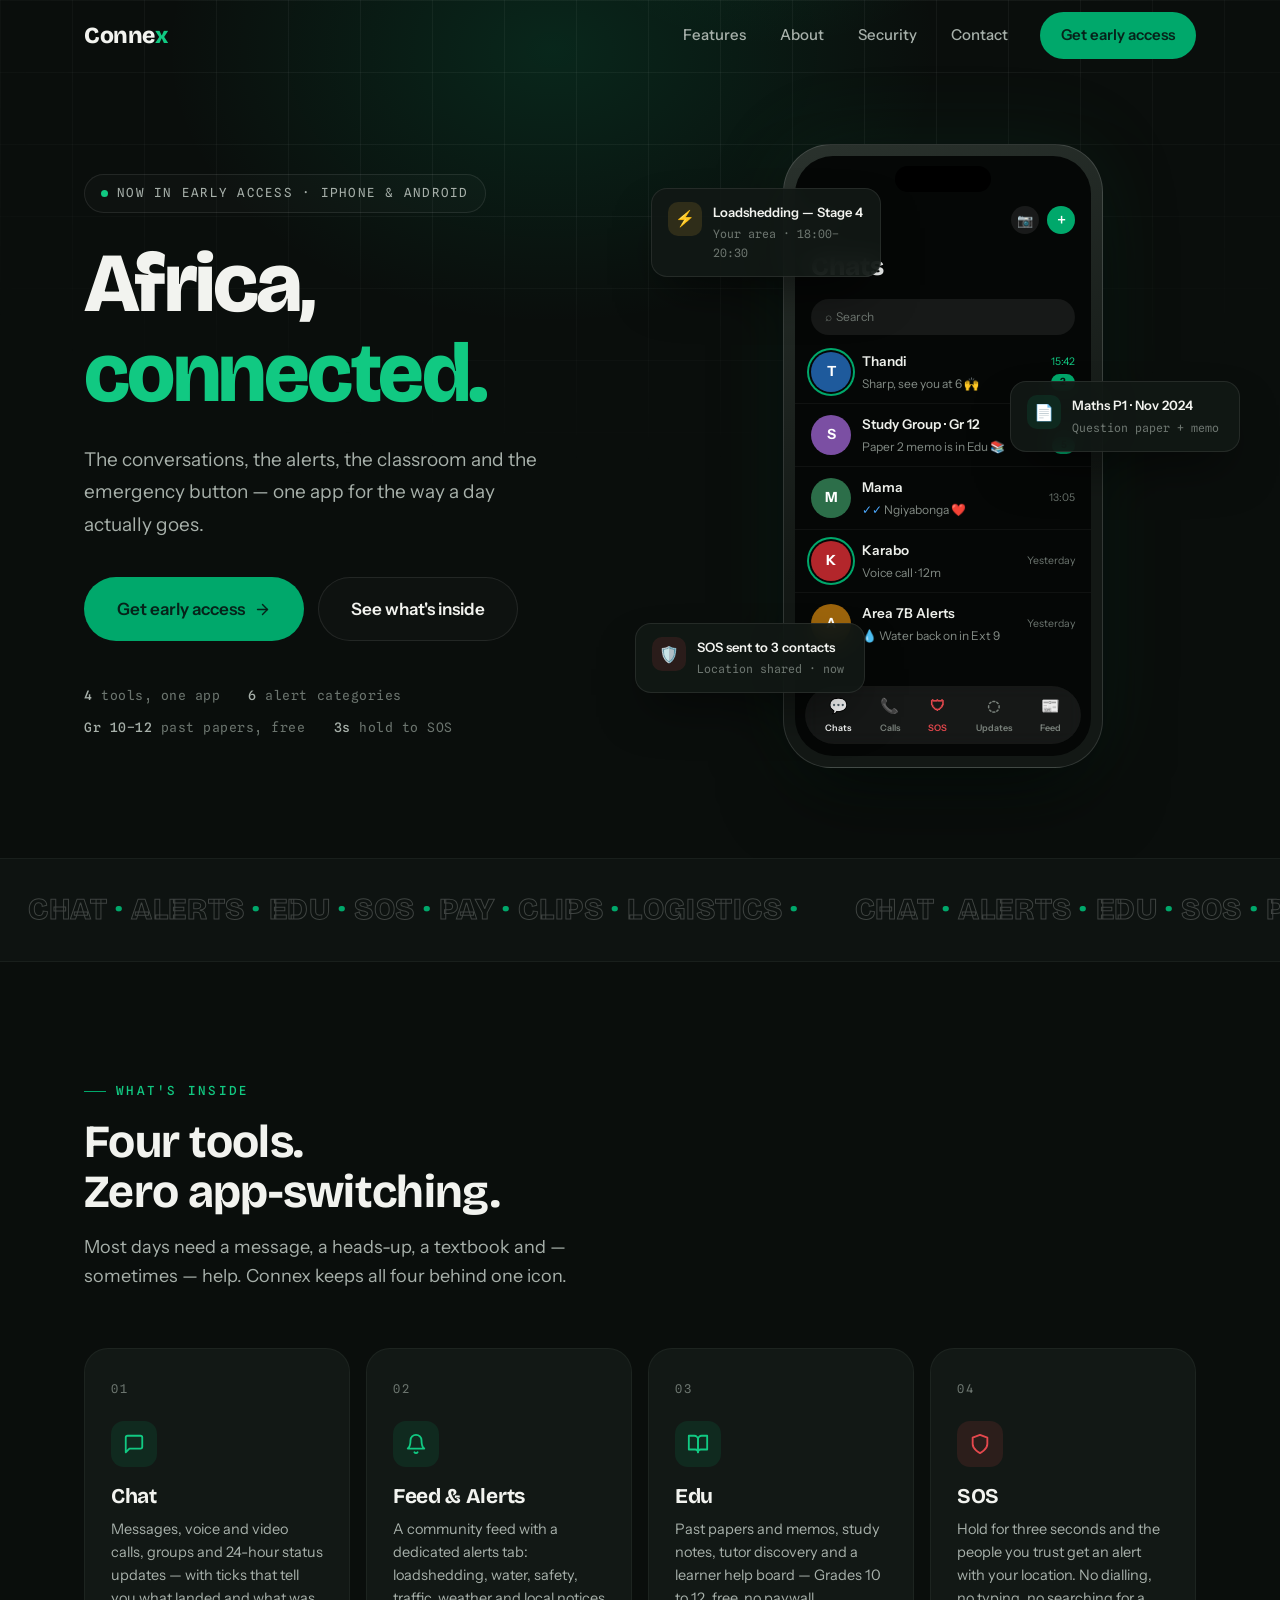
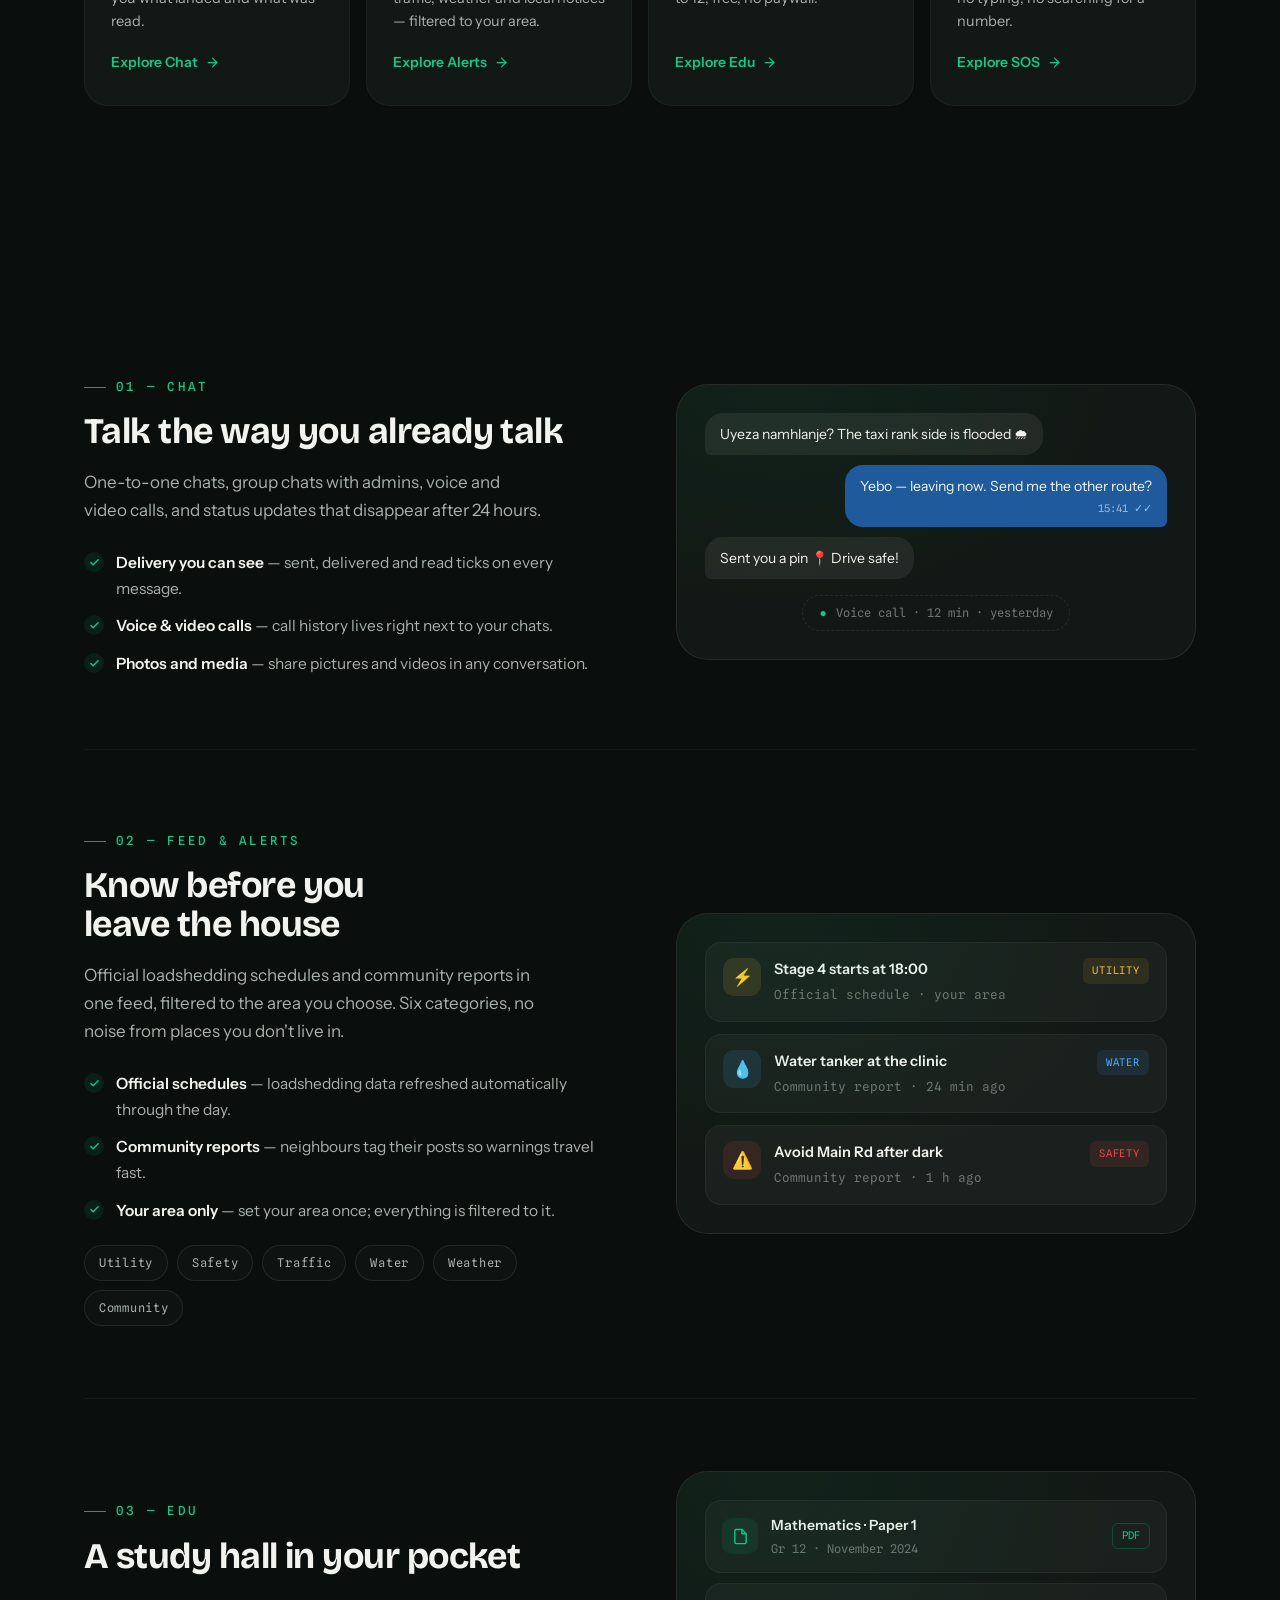
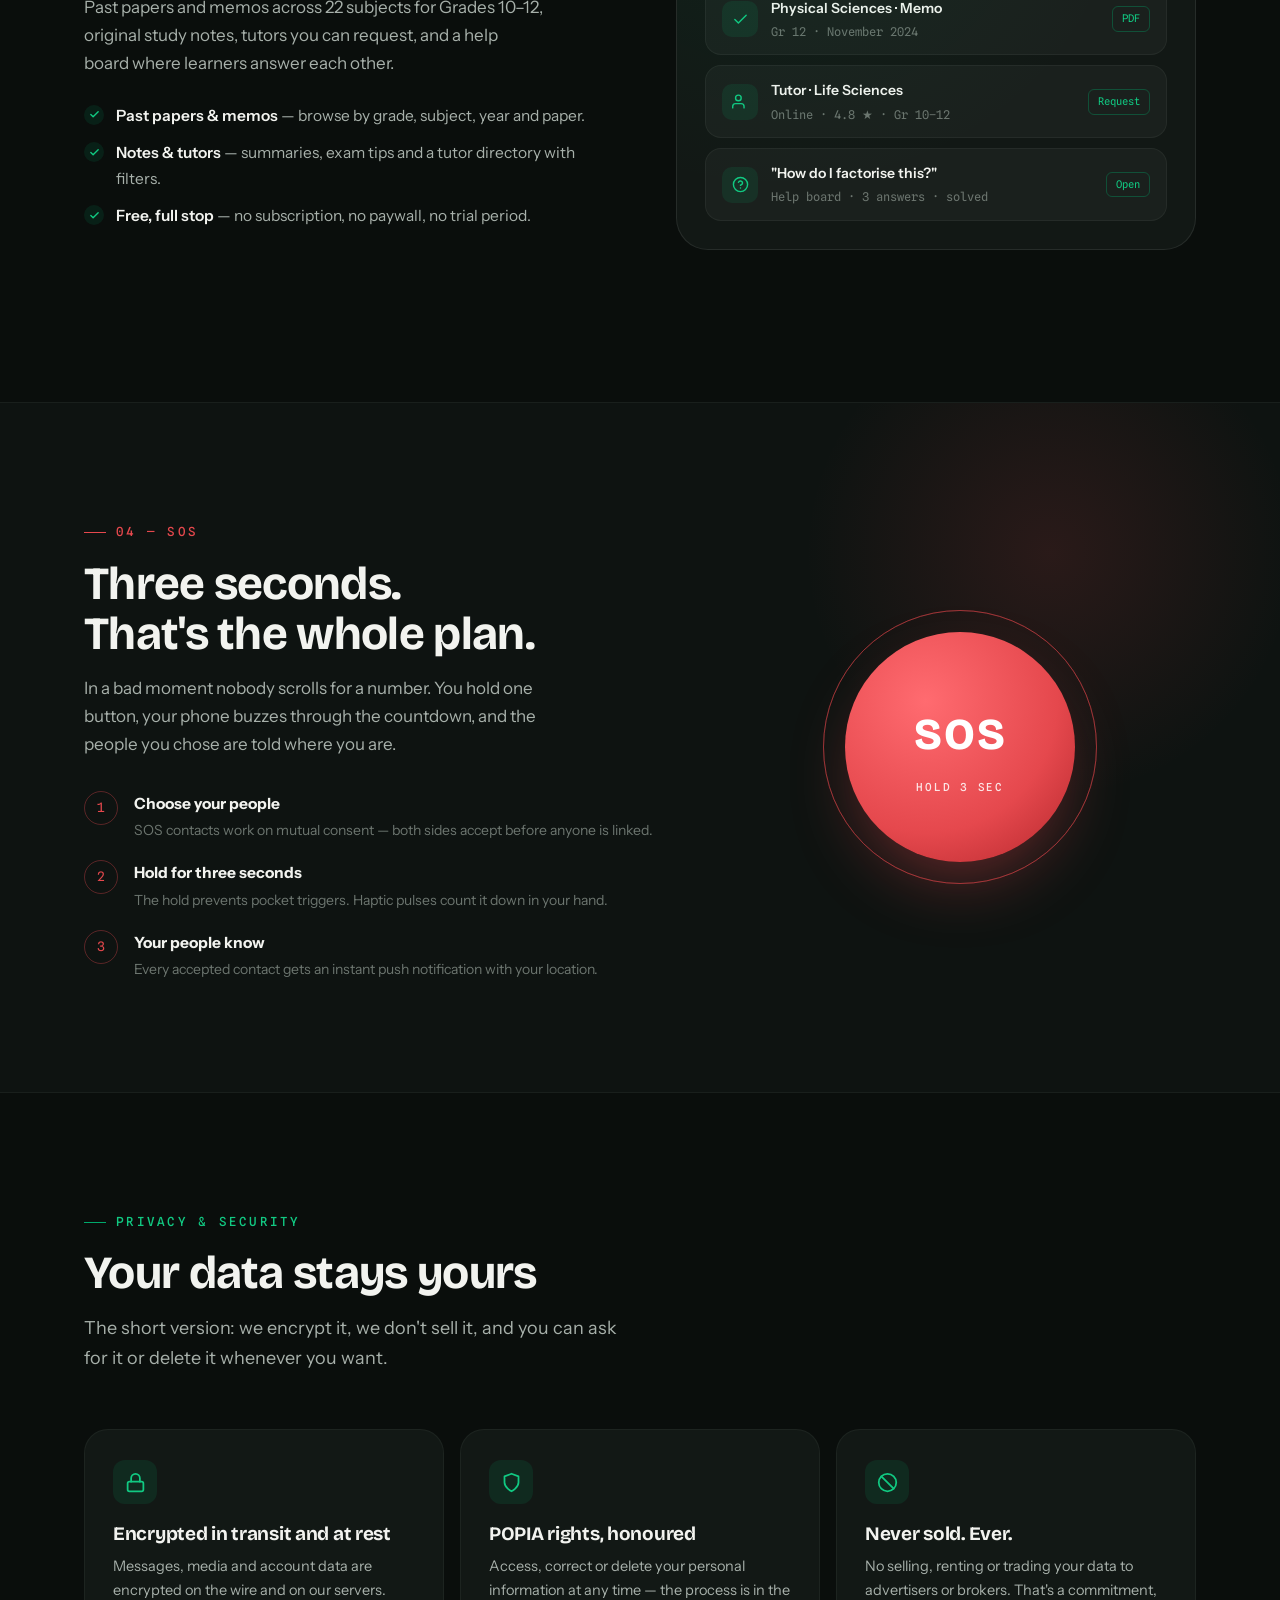
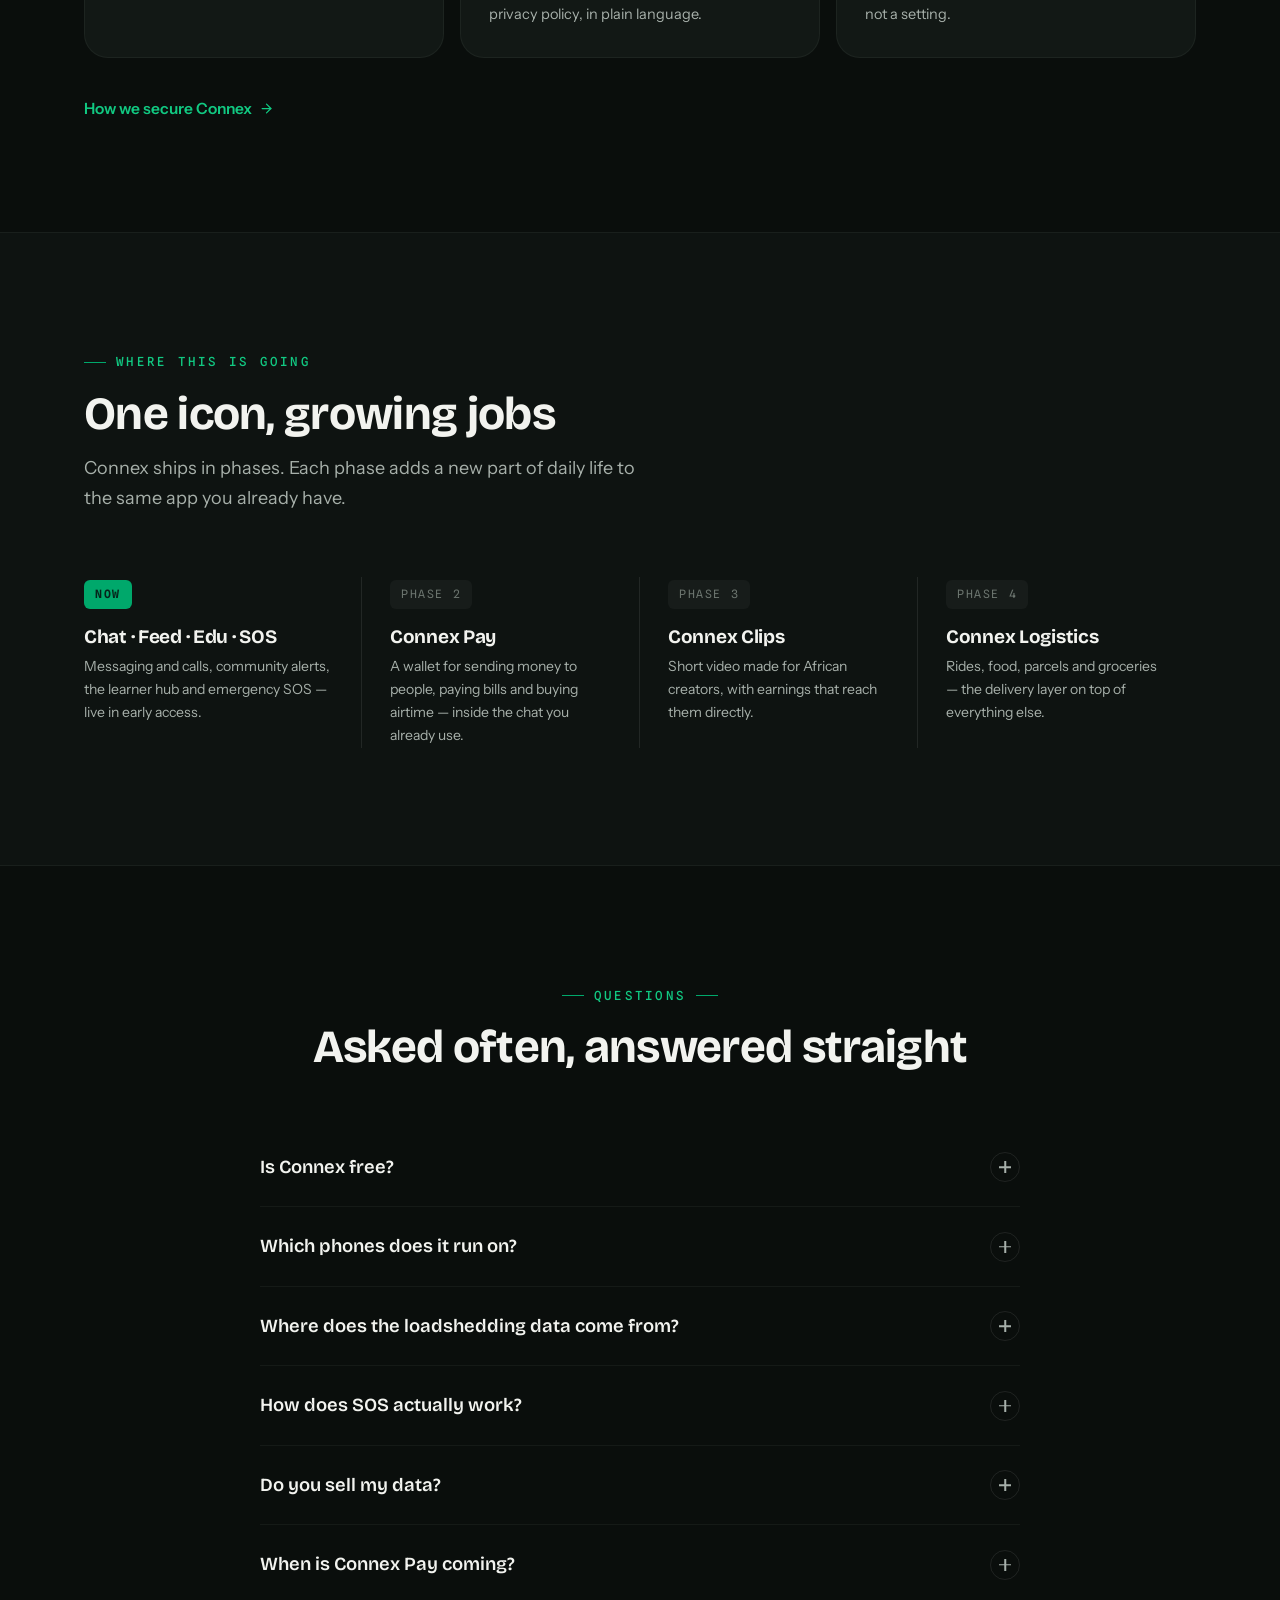
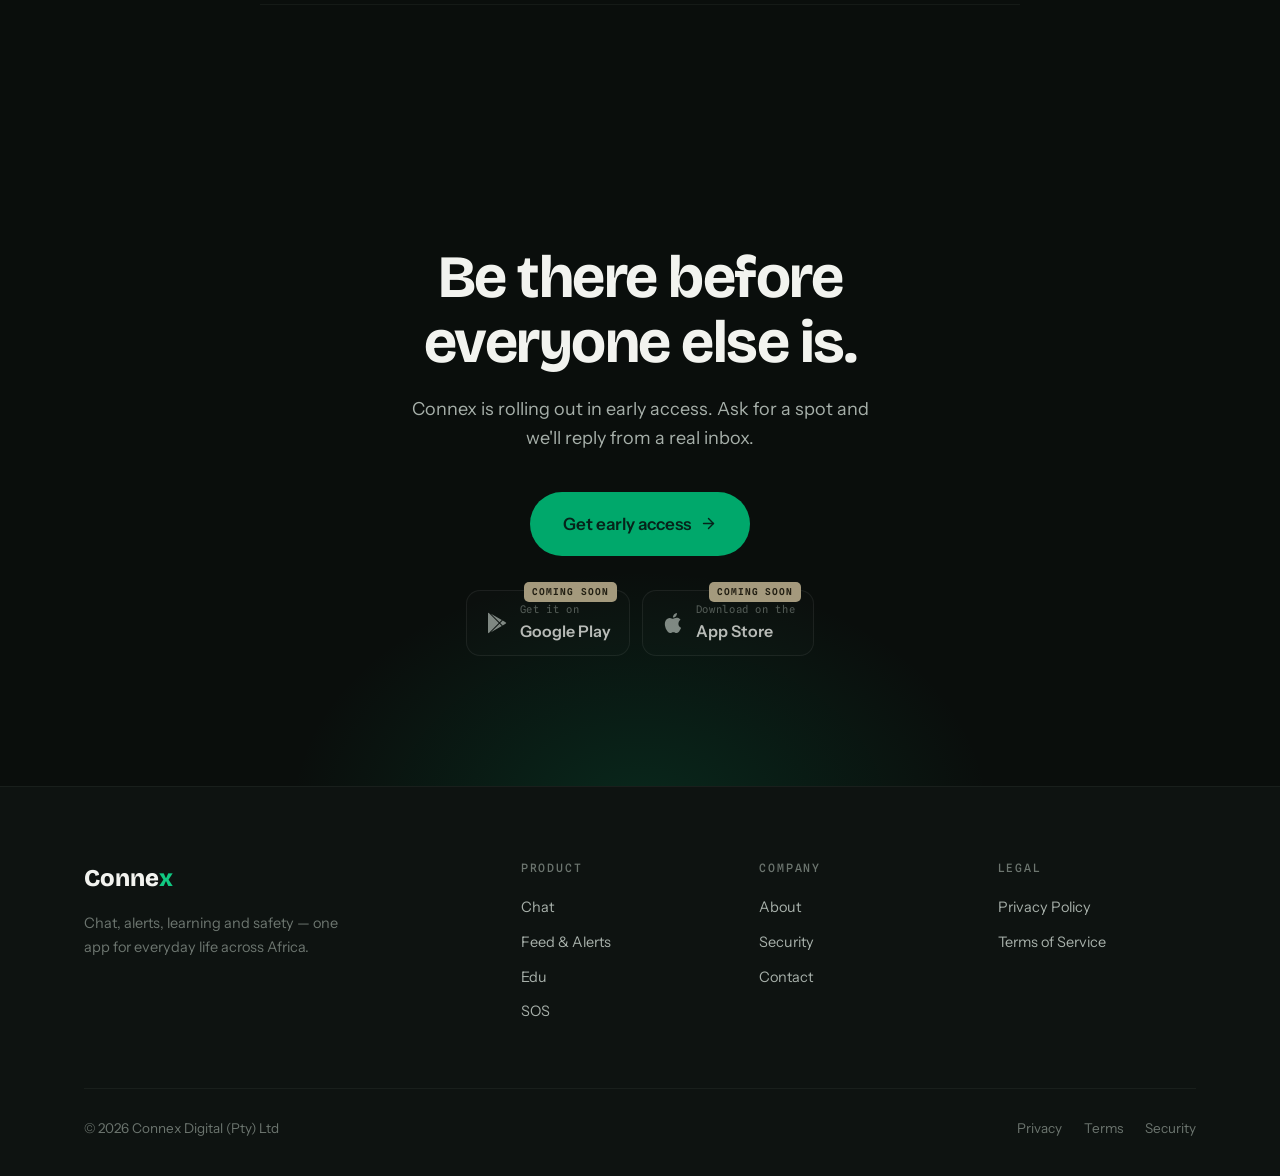
==== index.html @ 9900d1d2 "feat: Connex website Co-Authored-By: Claude Fable 5 <noreply@anthropic.com>" ====
<!DOCTYPE html>
<html lang="en">
<head>
  <meta charset="UTF-8">
  <meta name="viewport" content="width=device-width, initial-scale=1.0">
  <title>Connex — Africa, connected.</title>
  <meta name="description" content="Connex is one app for everyday life across Africa: messaging and calls, community alerts, free Grade 10–12 study resources, and a one-hold SOS that tells your people where you are.">
  <link rel="canonical" href="https://connexsa.co.za/">

  <!-- Open Graph -->
  <meta property="og:type" content="website">
  <meta property="og:url" content="https://connexsa.co.za/">
  <meta property="og:title" content="Connex — Africa, connected.">
  <meta property="og:description" content="Messaging, community alerts, free matric resources and one-hold SOS — one app for everyday life across Africa.">
  <meta property="og:site_name" content="Connex">
  <meta property="og:locale" content="en_ZA">

  <!-- Twitter Card -->
  <meta name="twitter:card" content="summary_large_image">
  <meta name="twitter:title" content="Connex — Africa, connected.">
  <meta name="twitter:description" content="Messaging, community alerts, free matric resources and one-hold SOS — one app for everyday life across Africa.">

  <!-- Favicon -->
  <link rel="icon" type="image/svg+xml" href="favicon.svg">
  <link rel="apple-touch-icon" href="favicon.svg">

  <!-- Fonts -->
  <link rel="preconnect" href="https://fonts.googleapis.com">
  <link rel="preconnect" href="https://fonts.gstatic.com" crossorigin>
  <link href="https://fonts.googleapis.com/css2?family=Bricolage+Grotesque:opsz,wght@12..96,500..800&family=Instrument+Sans:wght@400;500;600&family=Spline+Sans+Mono:wght@400;500;600&display=swap" rel="stylesheet">

  <link rel="stylesheet" href="style.css">

  <!-- Structured Data -->
  <script type="application/ld+json">
  {
    "@context": "https://schema.org",
    "@type": "Organization",
    "name": "Connex",
    "legalName": "Connex Digital (Pty) Ltd",
    "url": "https://connexsa.co.za",
    "description": "One app for everyday life across Africa — messaging, community alerts, free study resources, and SOS safety.",
    "foundingDate": "2026",
    "areaServed": { "@type": "Continent", "name": "Africa" },
    "contactPoint": {
      "@type": "ContactPoint",
      "email": "hello@connexsa.co.za",
      "contactType": "customer support"
    }
  }
  </script>
</head>
<body>

  <a href="#main" class="skip-link">Skip to content</a>

  <!-- ═══════════════════════ NAV ═══════════════════════ -->
  <nav class="nav" aria-label="Main navigation">
    <div class="nav__inner">
      <a href="index.html" class="nav__logo" aria-label="Connex home">Conne<span>x</span></a>

      <div class="nav__links">
        <a href="features.html" class="nav__link">Features</a>
        <a href="about.html" class="nav__link">About</a>
        <a href="security.html" class="nav__link">Security</a>
        <a href="contact.html" class="nav__link">Contact</a>
        <a href="#" class="btn btn--primary nav__cta" data-early-access>Get early access</a>
      </div>

      <button class="nav__toggle" aria-label="Toggle menu" aria-expanded="false">
        <span class="nav__toggle-bar"></span>
      </button>
    </div>

    <div class="nav__mobile">
      <a href="features.html" class="nav__mobile-link">Features</a>
      <a href="about.html" class="nav__mobile-link">About</a>
      <a href="security.html" class="nav__mobile-link">Security</a>
      <a href="contact.html" class="nav__mobile-link">Contact</a>
      <a href="#" class="btn btn--primary nav__mobile-cta" data-early-access>Get early access</a>
    </div>
  </nav>

  <main id="main">

    <!-- ═══════════════════════ HERO ═══════════════════════ -->
    <header class="hero">
      <div class="hero__inner">
        <div>
          <span class="hero__chip" data-stage="1">
            <span class="hero__chip-dot"></span>
            Now in early access · iPhone &amp; Android
          </span>

          <h1 class="hero__title" data-stage="2">Africa,<br><em>connected.</em></h1>

          <p class="hero__sub" data-stage="3">
            The conversations, the alerts, the classroom and the emergency button —
            one app for the way a day actually goes.
          </p>

          <div class="hero__actions" data-stage="4">
            <a href="#" class="btn btn--primary btn--lg" data-early-access>
              Get early access
              <svg viewBox="0 0 24 24" fill="none" stroke="currentColor" stroke-width="2" stroke-linecap="round" stroke-linejoin="round"><line x1="5" y1="12" x2="19" y2="12"/><polyline points="12 5 19 12 12 19"/></svg>
            </a>
            <a href="features.html" class="btn btn--ghost btn--lg">See what's inside</a>
          </div>

          <div class="hero__facts" data-stage="5">
            <span><strong>4</strong> tools, one app</span>
            <span><strong>6</strong> alert categories</span>
            <span><strong>Gr 10–12</strong> past papers, free</span>
            <span><strong>3s</strong> hold to SOS</span>
          </div>
        </div>

        <!-- Phone mockup: the actual chat screen -->
        <div class="hero__visual" data-stage="6">
          <div class="float-card float-card--alert" aria-hidden="true">
            <div class="float-card__icon">⚡</div>
            <div>
              <div class="float-card__title">Loadshedding — Stage 4</div>
              <div class="float-card__sub">Your area · 18:00–20:30</div>
            </div>
          </div>

          <div class="float-card float-card--sos" aria-hidden="true">
            <div class="float-card__icon">🛡️</div>
            <div>
              <div class="float-card__title">SOS sent to 3 contacts</div>
              <div class="float-card__sub">Location shared · now</div>
            </div>
          </div>

          <div class="float-card float-card--edu" aria-hidden="true">
            <div class="float-card__icon">📄</div>
            <div>
              <div class="float-card__title">Maths P1 · Nov 2024</div>
              <div class="float-card__sub">Question paper + memo</div>
            </div>
          </div>

          <div class="phone" aria-hidden="true">
            <div class="phone__screen">
              <div class="phone__island"></div>

              <div class="p-head">
                <div class="p-head__row">
                  <span class="p-circle">⋯</span>
                  <span class="p-head__actions">
                    <span class="p-circle">📷</span>
                    <span class="p-circle p-circle--green">+</span>
                  </span>
                </div>
                <div class="p-head__title">Chats</div>
                <div class="p-search">⌕&nbsp; Search</div>
              </div>

              <div class="p-rows">
                <div class="p-row">
                  <div class="p-ava p-ava--ring" style="background:#1E5A9C;">T</div>
                  <div class="p-row__mid">
                    <div class="p-row__name">Thandi</div>
                    <div class="p-row__msg">Sharp, see you at 6 🙌</div>
                  </div>
                  <div class="p-row__end">
                    <div class="p-row__time p-row__time--on">15:42</div>
                    <div class="p-badge">2</div>
                  </div>
                </div>
                <div class="p-row">
                  <div class="p-ava" style="background:#7B4FA3;">S</div>
                  <div class="p-row__mid">
                    <div class="p-row__name">Study Group · Gr 12</div>
                    <div class="p-row__msg">Paper 2 memo is in Edu 📚</div>
                  </div>
                  <div class="p-row__end">
                    <div class="p-row__time p-row__time--on">14:18</div>
                    <div class="p-badge">5</div>
                  </div>
                </div>
                <div class="p-row">
                  <div class="p-ava" style="background:#2C6E49;">M</div>
                  <div class="p-row__mid">
                    <div class="p-row__name">Mama</div>
                    <div class="p-row__msg"><span class="tick">✓✓</span> Ngiyabonga ❤️</div>
                  </div>
                  <div class="p-row__end"><div class="p-row__time">13:05</div></div>
                </div>
                <div class="p-row">
                  <div class="p-ava p-ava--ring" style="background:#B3262B;">K</div>
                  <div class="p-row__mid">
                    <div class="p-row__name">Karabo</div>
                    <div class="p-row__msg">Voice call · 12m</div>
                  </div>
                  <div class="p-row__end"><div class="p-row__time">Yesterday</div></div>
                </div>
                <div class="p-row">
                  <div class="p-ava" style="background:#9C640C;">A</div>
                  <div class="p-row__mid">
                    <div class="p-row__name">Area 7B Alerts</div>
                    <div class="p-row__msg">💧 Water back on in Ext 9</div>
                  </div>
                  <div class="p-row__end"><div class="p-row__time">Yesterday</div></div>
                </div>
              </div>

              <div class="p-tabbar">
                <div class="p-tab p-tab--on"><i>💬</i>Chats</div>
                <div class="p-tab"><i>📞</i>Calls</div>
                <div class="p-tab p-tab--sos"><i>🛡</i>SOS</div>
                <div class="p-tab"><i>◌</i>Updates</div>
                <div class="p-tab"><i>📰</i>Feed</div>
              </div>
            </div>
          </div>
        </div>
      </div>
    </header>

    <!-- ═══════════════════════ TICKER ═══════════════════════ -->
    <div class="ticker" aria-hidden="true">
      <div class="ticker__track">
        <span>Chat <b>·</b> Alerts <b>·</b> Edu <b>·</b> SOS <b>·</b> Pay <b>·</b> Clips <b>·</b> Logistics <b>·</b></span>
        <span>Chat <b>·</b> Alerts <b>·</b> Edu <b>·</b> SOS <b>·</b> Pay <b>·</b> Clips <b>·</b> Logistics <b>·</b></span>
      </div>
    </div>

    <!-- ═══════════════════════ MODULES ═══════════════════════ -->
    <section class="section modules">
      <div class="wrap">
        <div class="sec-head reveal">
          <span class="eyebrow">What's inside</span>
          <h2>Four tools.<br>Zero app-switching.</h2>
          <p>Most days need a message, a heads-up, a textbook and — sometimes — help. Connex keeps all four behind one icon.</p>
        </div>

        <div class="modules__grid">
          <a href="features.html#chat" class="module reveal">
            <span class="module__num">01</span>
            <div class="module__icon">
              <svg viewBox="0 0 24 24" fill="none" stroke="currentColor" stroke-width="2" stroke-linecap="round" stroke-linejoin="round"><path d="M21 15a2 2 0 0 1-2 2H7l-4 4V5a2 2 0 0 1 2-2h14a2 2 0 0 1 2 2z"/></svg>
            </div>
            <h3>Chat</h3>
            <p>Messages, voice and video calls, groups and 24-hour status updates — with ticks that tell you what landed and what was read.</p>
            <span class="link-arrow">Explore Chat <svg viewBox="0 0 24 24" fill="none" stroke="currentColor" stroke-width="2" stroke-linecap="round" stroke-linejoin="round"><line x1="5" y1="12" x2="19" y2="12"/><polyline points="12 5 19 12 12 19"/></svg></span>
          </a>

          <a href="features.html#alerts" class="module reveal reveal-d1">
            <span class="module__num">02</span>
            <div class="module__icon">
              <svg viewBox="0 0 24 24" fill="none" stroke="currentColor" stroke-width="2" stroke-linecap="round" stroke-linejoin="round"><path d="M18 8A6 6 0 0 0 6 8c0 7-3 9-3 9h18s-3-2-3-9"/><path d="M13.73 21a2 2 0 0 1-3.46 0"/></svg>
            </div>
            <h3>Feed &amp; Alerts</h3>
            <p>A community feed with a dedicated alerts tab: loadshedding, water, safety, traffic, weather and local notices — filtered to your area.</p>
            <span class="link-arrow">Explore Alerts <svg viewBox="0 0 24 24" fill="none" stroke="currentColor" stroke-width="2" stroke-linecap="round" stroke-linejoin="round"><line x1="5" y1="12" x2="19" y2="12"/><polyline points="12 5 19 12 12 19"/></svg></span>
          </a>

          <a href="features.html#edu" class="module reveal reveal-d2">
            <span class="module__num">03</span>
            <div class="module__icon">
              <svg viewBox="0 0 24 24" fill="none" stroke="currentColor" stroke-width="2" stroke-linecap="round" stroke-linejoin="round"><path d="M2 3h6a4 4 0 0 1 4 4v14a3 3 0 0 0-3-3H2z"/><path d="M22 3h-6a4 4 0 0 0-4 4v14a3 3 0 0 1 3-3h7z"/></svg>
            </div>
            <h3>Edu</h3>
            <p>Past papers and memos, study notes, tutor discovery and a learner help board — Grades 10 to 12, free, no paywall.</p>
            <span class="link-arrow">Explore Edu <svg viewBox="0 0 24 24" fill="none" stroke="currentColor" stroke-width="2" stroke-linecap="round" stroke-linejoin="round"><line x1="5" y1="12" x2="19" y2="12"/><polyline points="12 5 19 12 12 19"/></svg></span>
          </a>

          <a href="features.html#sos" class="module module--sos reveal reveal-d3">
            <span class="module__num">04</span>
            <div class="module__icon">
              <svg viewBox="0 0 24 24" fill="none" stroke="currentColor" stroke-width="2" stroke-linecap="round" stroke-linejoin="round"><path d="M12 22s8-4 8-10V5l-8-3-8 3v7c0 6 8 10 8 10z"/></svg>
            </div>
            <h3>SOS</h3>
            <p>Hold for three seconds and the people you trust get an alert with your location. No dialling, no typing, no searching for a number.</p>
            <span class="link-arrow">Explore SOS <svg viewBox="0 0 24 24" fill="none" stroke="currentColor" stroke-width="2" stroke-linecap="round" stroke-linejoin="round"><line x1="5" y1="12" x2="19" y2="12"/><polyline points="12 5 19 12 12 19"/></svg></span>
          </a>
        </div>
      </div>
    </section>

    <!-- ═══════════════════════ PRODUCT TOUR ═══════════════════════ -->
    <section class="section--tight">
      <div class="wrap">

        <!-- Chat -->
        <div class="tour">
          <div class="reveal">
            <span class="eyebrow">01 — Chat</span>
            <h3>Talk the way you already talk</h3>
            <p>One-to-one chats, group chats with admins, voice and video calls, and status updates that disappear after 24 hours.</p>
            <ul class="ticklist">
              <li><span class="ticklist__dot"><svg viewBox="0 0 24 24" fill="none" stroke="currentColor" stroke-width="3" stroke-linecap="round" stroke-linejoin="round"><polyline points="20 6 9 17 4 12"/></svg></span><span><strong>Delivery you can see</strong> — sent, delivered and read ticks on every message.</span></li>
              <li><span class="ticklist__dot"><svg viewBox="0 0 24 24" fill="none" stroke="currentColor" stroke-width="3" stroke-linecap="round" stroke-linejoin="round"><polyline points="20 6 9 17 4 12"/></svg></span><span><strong>Voice &amp; video calls</strong> — call history lives right next to your chats.</span></li>
              <li><span class="ticklist__dot"><svg viewBox="0 0 24 24" fill="none" stroke="currentColor" stroke-width="3" stroke-linecap="round" stroke-linejoin="round"><polyline points="20 6 9 17 4 12"/></svg></span><span><strong>Photos and media</strong> — share pictures and videos in any conversation.</span></li>
            </ul>
          </div>
          <div class="tour__media reveal reveal-d1">
            <div class="media-panel">
              <div class="mock-chat">
                <div class="bubble bubble--in">Uyeza namhlanje? The taxi rank side is flooded 🌧</div>
                <div class="bubble bubble--out">Yebo — leaving now. Send me the other route?<span class="bubble__meta">15:41 <span class="tick">✓✓</span></span></div>
                <div class="bubble bubble--in">Sent you a pin 📍 Drive safe!</div>
                <div class="mock-chat__call"><i>●</i> Voice call · 12 min · yesterday</div>
              </div>
            </div>
          </div>
        </div>

        <!-- Alerts -->
        <div class="tour tour--flip">
          <div class="reveal">
            <span class="eyebrow">02 — Feed &amp; Alerts</span>
            <h3>Know before you leave the house</h3>
            <p>Official loadshedding schedules and community reports in one feed, filtered to the area you choose. Six categories, no noise from places you don't live in.</p>
            <ul class="ticklist">
              <li><span class="ticklist__dot"><svg viewBox="0 0 24 24" fill="none" stroke="currentColor" stroke-width="3" stroke-linecap="round" stroke-linejoin="round"><polyline points="20 6 9 17 4 12"/></svg></span><span><strong>Official schedules</strong> — loadshedding data refreshed automatically through the day.</span></li>
              <li><span class="ticklist__dot"><svg viewBox="0 0 24 24" fill="none" stroke="currentColor" stroke-width="3" stroke-linecap="round" stroke-linejoin="round"><polyline points="20 6 9 17 4 12"/></svg></span><span><strong>Community reports</strong> — neighbours tag their posts so warnings travel fast.</span></li>
              <li><span class="ticklist__dot"><svg viewBox="0 0 24 24" fill="none" stroke="currentColor" stroke-width="3" stroke-linecap="round" stroke-linejoin="round"><polyline points="20 6 9 17 4 12"/></svg></span><span><strong>Your area only</strong> — set your area once; everything is filtered to it.</span></li>
            </ul>
            <div class="chip-row">
              <span class="chip">Utility</span><span class="chip">Safety</span><span class="chip">Traffic</span>
              <span class="chip">Water</span><span class="chip">Weather</span><span class="chip">Community</span>
            </div>
          </div>
          <div class="tour__media reveal reveal-d1">
            <div class="media-panel">
              <div class="mock-alerts">
                <div class="alert-card alert-card--power">
                  <div class="alert-card__icon">⚡</div>
                  <div>
                    <div class="alert-card__title">Stage 4 starts at 18:00</div>
                    <div class="alert-card__sub">Official schedule · your area</div>
                  </div>
                  <span class="alert-card__tag">Utility</span>
                </div>
                <div class="alert-card alert-card--water">
                  <div class="alert-card__icon">💧</div>
                  <div>
                    <div class="alert-card__title">Water tanker at the clinic</div>
                    <div class="alert-card__sub">Community report · 24 min ago</div>
                  </div>
                  <span class="alert-card__tag">Water</span>
                </div>
                <div class="alert-card alert-card--safety">
                  <div class="alert-card__icon">⚠️</div>
                  <div>
                    <div class="alert-card__title">Avoid Main Rd after dark</div>
                    <div class="alert-card__sub">Community report · 1 h ago</div>
                  </div>
                  <span class="alert-card__tag">Safety</span>
                </div>
              </div>
            </div>
          </div>
        </div>

        <!-- Edu -->
        <div class="tour">
          <div class="reveal">
            <span class="eyebrow">03 — Edu</span>
            <h3>A study hall in your pocket</h3>
            <p>Past papers and memos across 22 subjects for Grades 10–12, original study notes, tutors you can request, and a help board where learners answer each other.</p>
            <ul class="ticklist">
              <li><span class="ticklist__dot"><svg viewBox="0 0 24 24" fill="none" stroke="currentColor" stroke-width="3" stroke-linecap="round" stroke-linejoin="round"><polyline points="20 6 9 17 4 12"/></svg></span><span><strong>Past papers &amp; memos</strong> — browse by grade, subject, year and paper.</span></li>
              <li><span class="ticklist__dot"><svg viewBox="0 0 24 24" fill="none" stroke="currentColor" stroke-width="3" stroke-linecap="round" stroke-linejoin="round"><polyline points="20 6 9 17 4 12"/></svg></span><span><strong>Notes &amp; tutors</strong> — summaries, exam tips and a tutor directory with filters.</span></li>
              <li><span class="ticklist__dot"><svg viewBox="0 0 24 24" fill="none" stroke="currentColor" stroke-width="3" stroke-linecap="round" stroke-linejoin="round"><polyline points="20 6 9 17 4 12"/></svg></span><span><strong>Free, full stop</strong> — no subscription, no paywall, no trial period.</span></li>
            </ul>
          </div>
          <div class="tour__media reveal reveal-d1">
            <div class="media-panel">
              <div class="mock-edu">
                <div class="edu-row">
                  <div class="edu-row__icon"><svg viewBox="0 0 24 24" fill="none" stroke="currentColor" stroke-width="2" stroke-linecap="round" stroke-linejoin="round"><path d="M14 2H6a2 2 0 0 0-2 2v16a2 2 0 0 0 2 2h12a2 2 0 0 0 2-2V8z"/><polyline points="14 2 14 8 20 8"/></svg></div>
                  <div>
                    <div class="edu-row__title">Mathematics · Paper 1</div>
                    <div class="edu-row__sub">Gr 12 · November 2024</div>
                  </div>
                  <span class="edu-row__pdf">PDF</span>
                </div>
                <div class="edu-row">
                  <div class="edu-row__icon"><svg viewBox="0 0 24 24" fill="none" stroke="currentColor" stroke-width="2" stroke-linecap="round" stroke-linejoin="round"><polyline points="20 6 9 17 4 12"/></svg></div>
                  <div>
                    <div class="edu-row__title">Physical Sciences · Memo</div>
                    <div class="edu-row__sub">Gr 12 · November 2024</div>
                  </div>
                  <span class="edu-row__pdf">PDF</span>
                </div>
                <div class="edu-row">
                  <div class="edu-row__icon"><svg viewBox="0 0 24 24" fill="none" stroke="currentColor" stroke-width="2" stroke-linecap="round" stroke-linejoin="round"><path d="M17 21v-2a4 4 0 0 0-4-4H5a4 4 0 0 0-4 4v2"/><circle cx="9" cy="7" r="4"/></svg></div>
                  <div>
                    <div class="edu-row__title">Tutor · Life Sciences</div>
                    <div class="edu-row__sub">Online · 4.8 ★ · Gr 10–12</div>
                  </div>
                  <span class="edu-row__pdf">Request</span>
                </div>
                <div class="edu-row">
                  <div class="edu-row__icon"><svg viewBox="0 0 24 24" fill="none" stroke="currentColor" stroke-width="2" stroke-linecap="round" stroke-linejoin="round"><circle cx="12" cy="12" r="10"/><path d="M9.09 9a3 3 0 0 1 5.83 1c0 2-3 3-3 3"/><line x1="12" y1="17" x2="12.01" y2="17"/></svg></div>
                  <div>
                    <div class="edu-row__title">"How do I factorise this?"</div>
                    <div class="edu-row__sub">Help board · 3 answers · solved</div>
                  </div>
                  <span class="edu-row__pdf">Open</span>
                </div>
              </div>
            </div>
          </div>
        </div>

      </div>
    </section>

    <!-- ═══════════════════════ SOS BAND ═══════════════════════ -->
    <section class="sosband" id="sos">
      <div class="sosband__inner">
        <div class="reveal">
          <span class="eyebrow">04 — SOS</span>
          <h2>Three seconds.<br>That's the whole plan.</h2>
          <p class="sosband__lead">In a bad moment nobody scrolls for a number. You hold one button, your phone buzzes through the countdown, and the people you chose are told where you are.</p>

          <div class="sos-steps">
            <div class="sos-step">
              <span class="sos-step__num">1</span>
              <div>
                <strong>Choose your people</strong>
                <p>SOS contacts work on mutual consent — both sides accept before anyone is linked.</p>
              </div>
            </div>
            <div class="sos-step">
              <span class="sos-step__num">2</span>
              <div>
                <strong>Hold for three seconds</strong>
                <p>The hold prevents pocket triggers. Haptic pulses count it down in your hand.</p>
              </div>
            </div>
            <div class="sos-step">
              <span class="sos-step__num">3</span>
              <div>
                <strong>Your people know</strong>
                <p>Every accepted contact gets an instant push notification with your location.</p>
              </div>
            </div>
          </div>
        </div>

        <div class="sos-visual reveal reveal-d1" aria-hidden="true">
          <div class="sos-ring">SOS<small>HOLD 3 SEC</small></div>
        </div>
      </div>
    </section>

    <!-- ═══════════════════════ TRUST ═══════════════════════ -->
    <section class="section">
      <div class="wrap">
        <div class="sec-head reveal">
          <span class="eyebrow">Privacy &amp; security</span>
          <h2>Your data stays yours</h2>
          <p>The short version: we encrypt it, we don't sell it, and you can ask for it or delete it whenever you want.</p>
        </div>

        <div class="trust__grid">
          <div class="trust-card reveal">
            <div class="trust-card__icon">
              <svg viewBox="0 0 24 24" fill="none" stroke="currentColor" stroke-width="2" stroke-linecap="round" stroke-linejoin="round"><rect x="3" y="11" width="18" height="11" rx="2"/><path d="M7 11V7a5 5 0 0 1 10 0v4"/></svg>
            </div>
            <h3>Encrypted in transit and at rest</h3>
            <p>Messages, media and account data are encrypted on the wire and on our servers.</p>
          </div>
          <div class="trust-card reveal reveal-d1">
            <div class="trust-card__icon">
              <svg viewBox="0 0 24 24" fill="none" stroke="currentColor" stroke-width="2" stroke-linecap="round" stroke-linejoin="round"><path d="M12 22s8-4 8-10V5l-8-3-8 3v7c0 6 8 10 8 10z"/></svg>
            </div>
            <h3>POPIA rights, honoured</h3>
            <p>Access, correct or delete your personal information at any time — the process is in the privacy policy, in plain language.</p>
          </div>
          <div class="trust-card reveal reveal-d2">
            <div class="trust-card__icon">
              <svg viewBox="0 0 24 24" fill="none" stroke="currentColor" stroke-width="2" stroke-linecap="round" stroke-linejoin="round"><circle cx="12" cy="12" r="10"/><line x1="4.93" y1="4.93" x2="19.07" y2="19.07"/></svg>
            </div>
            <h3>Never sold. Ever.</h3>
            <p>No selling, renting or trading your data to advertisers or brokers. That's a commitment, not a setting.</p>
          </div>
        </div>

        <p style="margin-top: 36px;" class="reveal">
          <a class="link-arrow" href="security.html">How we secure Connex <svg viewBox="0 0 24 24" fill="none" stroke="currentColor" stroke-width="2" stroke-linecap="round" stroke-linejoin="round"><line x1="5" y1="12" x2="19" y2="12"/><polyline points="12 5 19 12 12 19"/></svg></a>
        </p>
      </div>
    </section>

    <!-- ═══════════════════════ ROADMAP ═══════════════════════ -->
    <section class="section roadmap">
      <div class="wrap">
        <div class="sec-head reveal">
          <span class="eyebrow">Where this is going</span>
          <h2>One icon, growing jobs</h2>
          <p>Connex ships in phases. Each phase adds a new part of daily life to the same app you already have.</p>
        </div>

        <div class="roadmap__grid">
          <div class="phase phase--now reveal">
            <span class="phase__tag">Now</span>
            <h3>Chat · Feed · Edu · SOS</h3>
            <p>Messaging and calls, community alerts, the learner hub and emergency SOS — live in early access.</p>
          </div>
          <div class="phase reveal reveal-d1">
            <span class="phase__tag">Phase 2</span>
            <h3>Connex Pay</h3>
            <p>A wallet for sending money to people, paying bills and buying airtime — inside the chat you already use.</p>
          </div>
          <div class="phase reveal reveal-d2">
            <span class="phase__tag">Phase 3</span>
            <h3>Connex Clips</h3>
            <p>Short video made for African creators, with earnings that reach them directly.</p>
          </div>
          <div class="phase reveal reveal-d3">
            <span class="phase__tag">Phase 4</span>
            <h3>Connex Logistics</h3>
            <p>Rides, food, parcels and groceries — the delivery layer on top of everything else.</p>
          </div>
        </div>
      </div>
    </section>

    <!-- ═══════════════════════ FAQ ═══════════════════════ -->
    <section class="section">
      <div class="wrap">
        <div class="sec-head sec-head--center reveal">
          <span class="eyebrow">Questions</span>
          <h2>Asked often, answered straight</h2>
        </div>

        <div class="faq__list reveal">
          <details class="faq__item">
            <summary>Is Connex free?<span class="faq__plus"></span></summary>
            <p>Yes. Chat, alerts, the Edu library and SOS are free. Later phases like Connex Pay will charge per-transaction fees where that's normal — never for messaging or study material.</p>
          </details>
          <details class="faq__item">
            <summary>Which phones does it run on?<span class="faq__plus"></span></summary>
            <p>iPhone and Android. The app is in early access right now — <a href="#" data-early-access>email us</a> and we'll get you onto the list for your platform.</p>
          </details>
          <details class="faq__item">
            <summary>Where does the loadshedding data come from?<span class="faq__plus"></span></summary>
            <p>Official schedule data is pulled automatically through the day and combined with reports posted by people in your area, so you see both the plan and the reality.</p>
          </details>
          <details class="faq__item">
            <summary>How does SOS actually work?<span class="faq__plus"></span></summary>
            <p>You pick trusted contacts; each one has to accept the link. When you press and hold the SOS button for three seconds, every accepted contact gets a push notification with your location. There's no charge and no call centre in between.</p>
          </details>
          <details class="faq__item">
            <summary>Do you sell my data?<span class="faq__plus"></span></summary>
            <p>No. Not to advertisers, not to data brokers, not "anonymised", not at all. The <a href="privacy.html">privacy policy</a> spells out exactly what we collect and why.</p>
          </details>
          <details class="faq__item">
            <summary>When is Connex Pay coming?<span class="faq__plus"></span></summary>
            <p>Pay is Phase 2 on the <a href="about.html">roadmap</a>, after the current modules are stable and audited. Wallets and money need to be done carefully, so we won't rush that date.</p>
          </details>
        </div>
      </div>
    </section>

    <!-- ═══════════════════════ CTA ═══════════════════════ -->
    <section class="cta" id="download">
      <div class="cta__inner reveal">
        <h2>Be there before<br>everyone else is.</h2>
        <p>Connex is rolling out in early access. Ask for a spot and we'll reply from a real inbox.</p>

        <div class="cta__actions">
          <a href="#" class="btn btn--primary btn--lg" data-early-access>
            Get early access
            <svg viewBox="0 0 24 24" fill="none" stroke="currentColor" stroke-width="2" stroke-linecap="round" stroke-linejoin="round"><line x1="5" y1="12" x2="19" y2="12"/><polyline points="12 5 19 12 12 19"/></svg>
          </a>
        </div>

        <div class="cta__stores">
          <span class="store-badge store-badge--soon">
            <svg viewBox="0 0 24 24" fill="currentColor"><path d="M3.609 1.814L13.792 12 3.61 22.186a.996.996 0 0 1-.61-.92V2.734a1 1 0 0 1 .609-.92zm10.89 10.893l2.302 2.302-10.937 6.333 8.635-8.635zm3.199-3.199l2.807 1.626a1 1 0 0 1 0 1.732l-2.807 1.626L15.206 12l2.492-2.492zM5.864 2.658L16.8 8.99l-2.302 2.302-8.634-8.634z"/></svg>
            <span>
              <span class="store-badge__label">Get it on</span>
              <span class="store-badge__store">Google Play</span>
            </span>
          </span>
          <span class="store-badge store-badge--soon">
            <svg viewBox="0 0 24 24" fill="currentColor"><path d="M18.71 19.5c-.83 1.24-1.71 2.45-3.05 2.47-1.34.03-1.77-.79-3.29-.79-1.53 0-2 .77-3.27.82-1.31.05-2.3-1.32-3.14-2.53C4.25 17 2.94 12.45 4.7 9.39c.87-1.52 2.43-2.48 4.12-2.51 1.28-.02 2.5.87 3.29.87.78 0 2.26-1.07 3.8-.91.65.03 2.47.26 3.64 1.98-.09.06-2.17 1.28-2.15 3.81.03 3.02 2.65 4.03 2.68 4.04-.03.07-.42 1.44-1.38 2.83M13 3.5c.73-.83 1.94-1.46 2.94-1.5.13 1.17-.34 2.35-1.04 3.19-.69.85-1.83 1.51-2.95 1.42-.15-1.15.41-2.35 1.05-3.11z"/></svg>
            <span>
              <span class="store-badge__label">Download on the</span>
              <span class="store-badge__store">App Store</span>
            </span>
          </span>
        </div>
      </div>
    </section>

  </main>

  <!-- ═══════════════════════ FOOTER ═══════════════════════ -->
  <footer class="footer">
    <div class="footer__inner">
      <div class="footer__grid">
        <div>
          <a href="index.html" class="footer__logo">Conne<span>x</span></a>
          <p class="footer__tagline">Chat, alerts, learning and safety — one app for everyday life across Africa.</p>
        </div>

        <div>
          <p class="footer__heading">Product</p>
          <div class="footer__links">
            <a href="features.html#chat">Chat</a>
            <a href="features.html#alerts">Feed &amp; Alerts</a>
            <a href="features.html#edu">Edu</a>
            <a href="features.html#sos">SOS</a>
          </div>
        </div>

        <div>
          <p class="footer__heading">Company</p>
          <div class="footer__links">
            <a href="about.html">About</a>
            <a href="security.html">Security</a>
            <a href="contact.html">Contact</a>
          </div>
        </div>

        <div>
          <p class="footer__heading">Legal</p>
          <div class="footer__links">
            <a href="privacy.html">Privacy Policy</a>
            <a href="terms.html">Terms of Service</a>
          </div>
        </div>
      </div>

      <div class="footer__bottom">
        <p class="footer__copy">© <span data-year>2026</span> Connex Digital (Pty) Ltd</p>
        <div class="footer__bottom-links">
          <a href="privacy.html">Privacy</a>
          <a href="terms.html">Terms</a>
          <a href="security.html">Security</a>
        </div>
      </div>
    </div>
  </footer>

  <script src="script.js"></script>
</body>
</html>
---- style.css ----
/* ═══════════════════════════════════════════════════════════════════════════
   CONNEX — connexsa.co.za
   Design system: deep green-black, warm off-white, mono data accents.
   Display: Bricolage Grotesque · Body: Instrument Sans · Mono: Spline Sans Mono
   ═══════════════════════════════════════════════════════════════════════════ */

/* ── Reset ──────────────────────────────────────────────────────────────── */
*, *::before, *::after { box-sizing: border-box; margin: 0; padding: 0; }
html { scroll-behavior: smooth; -webkit-text-size-adjust: 100%; }
img, svg { display: block; max-width: 100%; }
button, input, textarea, select { font: inherit; color: inherit; }
a { color: inherit; }

/* ── Tokens ─────────────────────────────────────────────────────────────── */
:root {
  /* Surfaces */
  --bg:        #0A0E0C;
  --bg-raised: #0E1311;
  --panel:     #121815;
  --panel-2:   #161D19;
  --line:      rgba(235, 240, 236, 0.09);
  --line-soft: rgba(235, 240, 236, 0.05);

  /* Type */
  --ink:    #F2F3EF;
  --ink-2:  #A7B0AA;
  --ink-3:  #6C756F;

  /* Brand */
  --green:       #00A86B;
  --green-hi:    #11C982;
  --green-dim:   #0B6B47;
  --green-ghost: rgba(0, 168, 107, 0.12);
  --sand:        #D9C9A3;
  --red:         #E5484D;
  --red-ghost:   rgba(229, 72, 77, 0.12);
  --blue:        #4CA9FF;
  --amber:       #E8B33C;

  /* Fonts */
  --f-display: "Bricolage Grotesque", "Instrument Sans", sans-serif;
  --f-body:    "Instrument Sans", -apple-system, sans-serif;
  --f-mono:    "Spline Sans Mono", "SFMono-Regular", monospace;

  /* Layout */
  --wrap:   1160px;
  --narrow: 760px;
  --r-sm:   10px;
  --r-md:   16px;
  --r-lg:   24px;
  --r-xl:   32px;

  --nav-h: 72px;
}

/* ── Base ───────────────────────────────────────────────────────────────── */
body {
  background: var(--bg);
  color: var(--ink);
  font-family: var(--f-body);
  font-size: 17px;
  line-height: 1.65;
  -webkit-font-smoothing: antialiased;
  overflow-x: hidden;
}

::selection { background: var(--green); color: #06231A; }

h1, h2, h3, h4 {
  font-family: var(--f-display);
  font-weight: 700;
  line-height: 1.08;
  letter-spacing: -0.015em;
  text-wrap: balance;
}

.wrap   { max-width: var(--wrap); margin: 0 auto; padding: 0 24px; }
.narrow { max-width: var(--narrow); margin: 0 auto; padding: 0 24px; }

.skip-link {
  position: absolute; left: -9999px; top: 0; z-index: 200;
  background: var(--green); color: #06231A; padding: 10px 18px;
  border-radius: 0 0 var(--r-sm) 0; font-weight: 600; text-decoration: none;
}
.skip-link:focus { left: 0; }

/* ── Shared type patterns ───────────────────────────────────────────────── */
.eyebrow {
  display: inline-flex; align-items: center; gap: 10px;
  font-family: var(--f-mono); font-size: 12.5px; font-weight: 500;
  letter-spacing: 0.18em; text-transform: uppercase; color: var(--green-hi);
}
.eyebrow::before { content: ""; width: 22px; height: 1px; background: var(--green); }

.sec-head { margin-bottom: 56px; }
.sec-head h2 { font-size: clamp(30px, 4.4vw, 46px); margin-top: 16px; }
.sec-head p  { color: var(--ink-2); max-width: 560px; margin-top: 16px; font-size: 18px; }
.sec-head--center { text-align: center; }
.sec-head--center p { margin-left: auto; margin-right: auto; }
.sec-head--center .eyebrow::after { content: ""; width: 22px; height: 1px; background: var(--green); }

.section { padding: 110px 0; }
.section--tight { padding: 80px 0; }

em.hl { font-style: normal; color: var(--green-hi); }

/* ── Buttons ────────────────────────────────────────────────────────────── */
.btn {
  display: inline-flex; align-items: center; justify-content: center; gap: 9px;
  font-family: var(--f-body); font-weight: 600; font-size: 16px;
  padding: 14px 26px; border-radius: 999px; text-decoration: none;
  border: 1px solid transparent; cursor: pointer;
  transition: transform .18s ease, background .18s ease, border-color .18s ease, color .18s ease;
}
.btn svg { width: 17px; height: 17px; }
.btn:active { transform: scale(0.98); }

.btn--primary { background: var(--green); color: #06231A; }
.btn--primary:hover { background: var(--green-hi); transform: translateY(-1px); }

.btn--ghost { border-color: var(--line); color: var(--ink); background: rgba(255,255,255,0.02); }
.btn--ghost:hover { border-color: rgba(235,240,236,0.28); transform: translateY(-1px); }

.btn--lg { padding: 17px 32px; font-size: 17px; }

.link-arrow {
  display: inline-flex; align-items: center; gap: 7px;
  color: var(--green-hi); font-weight: 600; text-decoration: none; font-size: 15.5px;
}
.link-arrow svg { width: 15px; height: 15px; transition: transform .18s ease; }
.link-arrow:hover svg { transform: translateX(4px); }

/* ── Navigation ─────────────────────────────────────────────────────────── */
.nav {
  position: fixed; top: 0; left: 0; right: 0; z-index: 100;
  height: var(--nav-h);
  border-bottom: 1px solid transparent;
  transition: background .25s ease, border-color .25s ease, backdrop-filter .25s ease;
}
.nav--scrolled {
  background: rgba(10, 14, 12, 0.78);
  -webkit-backdrop-filter: blur(18px);
  backdrop-filter: blur(18px);
  border-bottom-color: var(--line-soft);
}
.nav__inner {
  max-width: var(--wrap); margin: 0 auto; padding: 0 24px;
  height: 100%; display: flex; align-items: center; justify-content: space-between;
}
.nav__logo {
  font-family: var(--f-display); font-weight: 800; font-size: 23px;
  letter-spacing: -0.02em; text-decoration: none; color: var(--ink);
}
.nav__logo span { color: var(--green-hi); }
.nav__links { display: flex; align-items: center; gap: 6px; }
.nav__link {
  font-size: 15px; font-weight: 500; color: var(--ink-2); text-decoration: none;
  padding: 8px 14px; border-radius: 999px; transition: color .15s ease, background .15s ease;
}
.nav__link:hover { color: var(--ink); background: rgba(255,255,255,0.05); }
.nav__link--active { color: var(--ink); }
.nav__cta { margin-left: 12px; padding: 10px 20px; font-size: 15px; }

.nav__toggle {
  display: none; width: 44px; height: 44px; background: none; border: none;
  position: relative; cursor: pointer;
}
.nav__toggle-bar, .nav__toggle-bar::before, .nav__toggle-bar::after {
  content: ""; position: absolute; left: 10px; width: 24px; height: 2px;
  background: var(--ink); border-radius: 2px; transition: transform .25s ease, opacity .2s ease, top .25s ease;
}
.nav__toggle-bar { top: 21px; }
.nav__toggle-bar::before { left: 0; top: -7px; }
.nav__toggle-bar::after  { left: 0; top: 7px; }
.nav--open .nav__toggle-bar { background: transparent; }
.nav--open .nav__toggle-bar::before { top: 0; transform: rotate(45deg); }
.nav--open .nav__toggle-bar::after  { top: 0; transform: rotate(-45deg); }

.nav__mobile {
  display: none; position: fixed; inset: var(--nav-h) 0 0 0;
  background: rgba(10, 14, 12, 0.97);
  -webkit-backdrop-filter: blur(20px); backdrop-filter: blur(20px);
  flex-direction: column; gap: 4px; padding: 28px 24px;
}
.nav--open .nav__mobile { display: flex; }
.nav__mobile-link {
  font-family: var(--f-display); font-size: 28px; font-weight: 600;
  color: var(--ink); text-decoration: none; padding: 12px 0;
  border-bottom: 1px solid var(--line-soft);
}
.nav__mobile-link:hover { color: var(--green-hi); }
.nav__mobile-cta { margin-top: 24px; }

/* ── Hero ───────────────────────────────────────────────────────────────── */
.hero {
  position: relative;
  padding: calc(var(--nav-h) + 72px) 0 90px;
  overflow: hidden;
}
.hero::before {
  /* aurora */
  content: ""; position: absolute; top: -340px; left: 50%;
  width: 1100px; height: 780px; transform: translateX(-58%);
  background:
    radial-gradient(closest-side, rgba(0, 168, 107, 0.16), transparent 70%),
    radial-gradient(closest-side at 70% 30%, rgba(17, 201, 130, 0.08), transparent 65%);
  pointer-events: none;
}
.hero::after {
  /* fine grid */
  content: ""; position: absolute; inset: 0;
  background-image:
    linear-gradient(var(--line-soft) 1px, transparent 1px),
    linear-gradient(90deg, var(--line-soft) 1px, transparent 1px);
  background-size: 72px 72px;
  -webkit-mask-image: radial-gradient(ellipse 90% 70% at 50% 0%, black 35%, transparent 78%);
  mask-image: radial-gradient(ellipse 90% 70% at 50% 0%, black 35%, transparent 78%);
  pointer-events: none;
}
.hero__inner {
  position: relative; z-index: 1;
  max-width: var(--wrap); margin: 0 auto; padding: 0 24px;
  display: grid; grid-template-columns: 1.05fr 0.95fr; gap: 48px; align-items: center;
}
.hero__chip {
  display: inline-flex; align-items: center; gap: 9px;
  font-family: var(--f-mono); font-size: 12.5px; letter-spacing: 0.1em;
  text-transform: uppercase; color: var(--ink-2);
  border: 1px solid var(--line); border-radius: 999px; padding: 8px 16px;
  background: rgba(255,255,255,0.02);
}
.hero__chip-dot {
  width: 7px; height: 7px; border-radius: 50%; background: var(--green-hi);
  box-shadow: 0 0 0 0 rgba(17,201,130,.5); animation: pulse-dot 2.4s infinite;
}
@keyframes pulse-dot {
  0%   { box-shadow: 0 0 0 0 rgba(17,201,130,.45); }
  70%  { box-shadow: 0 0 0 9px rgba(17,201,130,0); }
  100% { box-shadow: 0 0 0 0 rgba(17,201,130,0); }
}
.hero__title {
  font-size: clamp(46px, 7vw, 84px); font-weight: 800; margin-top: 26px;
  letter-spacing: -0.03em;
}
.hero__title em { font-style: normal; color: var(--green-hi); }
.hero__sub {
  margin-top: 24px; font-size: 19px; color: var(--ink-2); max-width: 480px; line-height: 1.7;
}
.hero__actions { margin-top: 36px; display: flex; gap: 14px; flex-wrap: wrap; }
.hero__facts {
  margin-top: 44px; display: flex; flex-wrap: wrap; gap: 10px 28px;
  font-family: var(--f-mono); font-size: 13px; color: var(--ink-3); letter-spacing: 0.04em;
}
.hero__facts strong { color: var(--ink-2); font-weight: 500; }

/* staged entrance */
.hero [data-stage] { opacity: 0; transform: translateY(18px); animation: stage-in .7s cubic-bezier(.2,.7,.2,1) forwards; }
.hero [data-stage="1"] { animation-delay: .05s; }
.hero [data-stage="2"] { animation-delay: .15s; }
.hero [data-stage="3"] { animation-delay: .25s; }
.hero [data-stage="4"] { animation-delay: .35s; }
.hero [data-stage="5"] { animation-delay: .45s; }
.hero [data-stage="6"] { animation-delay: .4s; }
@keyframes stage-in { to { opacity: 1; transform: none; } }

/* ── Phone mockup ───────────────────────────────────────────────────────── */
.hero__visual { position: relative; display: flex; justify-content: center; }

.phone {
  width: 320px; border-radius: 48px; padding: 11px;
  background: linear-gradient(160deg, #2A322D, #131815 60%);
  border: 1px solid rgba(235,240,236,0.14);
  box-shadow:
    0 40px 80px -20px rgba(0,0,0,0.65),
    0 0 90px rgba(0,168,107,0.10);
  animation: phone-float 7s ease-in-out infinite;
}
@keyframes phone-float {
  0%, 100% { transform: translateY(0) rotate(0.6deg); }
  50%      { transform: translateY(-12px) rotate(0.6deg); }
}
.phone__screen {
  background: #050706; border-radius: 38px; overflow: hidden;
  height: 600px; display: flex; flex-direction: column;
  font-size: 12px;
}
.phone__island {
  width: 96px; height: 26px; background: #000; border-radius: 16px;
  margin: 10px auto 4px; flex-shrink: 0;
}

.p-head { padding: 10px 16px 0; }
.p-head__row { display: flex; align-items: center; justify-content: space-between; }
.p-circle {
  width: 28px; height: 28px; border-radius: 50%;
  background: rgba(255,255,255,0.08);
  display: inline-flex; align-items: center; justify-content: center;
  color: #C7CDC9; font-size: 13px; line-height: 1;
}
.p-circle--green { background: var(--green); color: #fff; font-size: 17px; font-weight: 500; }
.p-head__actions { display: flex; gap: 8px; }
.p-head__title {
  font-family: var(--f-display); font-weight: 800; font-size: 26px;
  color: #F4F6F5; margin: 12px 0 10px;
}
.p-search {
  background: rgba(255,255,255,0.07); border-radius: 999px;
  padding: 8px 14px; color: #707872; font-size: 12px;
  display: flex; align-items: center; gap: 7px;
}

.p-rows { flex: 1; padding: 6px 0 0; overflow: hidden; }
.p-row { display: flex; align-items: center; gap: 11px; padding: 9px 16px; }
.p-row + .p-row { border-top: 1px solid rgba(255,255,255,0.045); }
.p-ava {
  width: 40px; height: 40px; border-radius: 50%; flex-shrink: 0;
  display: flex; align-items: center; justify-content: center;
  font-weight: 700; font-size: 14px; color: #fff;
}
.p-ava--ring { box-shadow: 0 0 0 2px #050706, 0 0 0 4px var(--green); }
.p-row__mid { flex: 1; min-width: 0; }
.p-row__name { color: #EDEFEA; font-weight: 600; font-size: 13.5px; }
.p-row__msg {
  color: #828A84; font-size: 12px; margin-top: 2px;
  white-space: nowrap; overflow: hidden; text-overflow: ellipsis;
}
.p-row__msg .tick { color: #4CA9FF; }
.p-row__end { text-align: right; flex-shrink: 0; }
.p-row__time { color: #6C756F; font-size: 10.5px; }
.p-row__time--on { color: var(--green-hi); }
.p-badge {
  margin-top: 4px; margin-left: auto; min-width: 17px; height: 17px; border-radius: 9px;
  background: var(--green); color: #04150E; font-size: 10px; font-weight: 700;
  display: flex; align-items: center; justify-content: center; padding: 0 5px;
}

.p-tabbar {
  margin: 8px 10px 12px; border-radius: 999px;
  background: rgba(255,255,255,0.07);
  -webkit-backdrop-filter: blur(8px); backdrop-filter: blur(8px);
  display: flex; justify-content: space-around; align-items: center;
  padding: 8px 6px; flex-shrink: 0;
}
.p-tab { text-align: center; color: #79817B; font-size: 9px; font-weight: 600; }
.p-tab i { font-style: normal; display: block; font-size: 15px; margin-bottom: 2px; }
.p-tab--on { color: #F4F6F5; }
.p-tab--sos { color: var(--red); }

/* floating cards around the phone */
.float-card {
  position: absolute; z-index: 2;
  background: rgba(18, 24, 21, 0.92);
  -webkit-backdrop-filter: blur(12px); backdrop-filter: blur(12px);
  border: 1px solid var(--line); border-radius: var(--r-md);
  padding: 13px 16px; box-shadow: 0 24px 50px -16px rgba(0,0,0,0.6);
  display: flex; gap: 11px; align-items: flex-start; width: 230px;
}
.float-card__icon {
  width: 34px; height: 34px; border-radius: 10px; flex-shrink: 0;
  display: flex; align-items: center; justify-content: center; font-size: 16px;
}
.float-card__title { font-size: 13px; font-weight: 600; color: var(--ink); }
.float-card__sub { font-size: 11.5px; color: var(--ink-3); margin-top: 2px; font-family: var(--f-mono); }
.float-card--alert { top: 7%; left: -40px; animation: float-a 9s ease-in-out infinite; }
.float-card--alert .float-card__icon { background: rgba(232,179,60,0.14); }
.float-card--sos { bottom: 12%; left: -56px; animation: float-b 8s ease-in-out 1s infinite; }
.float-card--sos .float-card__icon { background: var(--red-ghost); }
.float-card--edu { top: 38%; right: -44px; animation: float-a 10s ease-in-out .5s infinite; }
.float-card--edu .float-card__icon { background: var(--green-ghost); }
@keyframes float-a { 0%,100% { transform: translateY(0); } 50% { transform: translateY(-10px); } }
@keyframes float-b { 0%,100% { transform: translateY(0); } 50% { transform: translateY(9px); } }

/* ── Ticker ─────────────────────────────────────────────────────────────── */
.ticker {
  border-top: 1px solid var(--line-soft); border-bottom: 1px solid var(--line-soft);
  padding: 26px 0; overflow: hidden; white-space: nowrap;
  background: var(--bg-raised);
}
.ticker__track { display: inline-flex; animation: ticker-roll 36s linear infinite; }
.ticker span {
  font-family: var(--f-display); font-weight: 800; font-size: 30px;
  letter-spacing: 0.02em; text-transform: uppercase;
  color: transparent; -webkit-text-stroke: 1px rgba(235,240,236,0.22);
  padding: 0 28px; flex-shrink: 0;
}
.ticker span b { font-weight: 800; color: var(--green); -webkit-text-stroke: 0; }
@keyframes ticker-roll { to { transform: translateX(-50%); } }

/* ── Modules grid (01–04) ───────────────────────────────────────────────── */
.modules { background: var(--bg); }
.modules__grid { display: grid; grid-template-columns: repeat(4, 1fr); gap: 16px; }
.module {
  background: var(--panel); border: 1px solid var(--line-soft);
  border-radius: var(--r-lg); padding: 30px 26px;
  display: flex; flex-direction: column; min-height: 300px;
  text-decoration: none; position: relative; overflow: hidden;
  transition: border-color .2s ease, transform .2s ease, background .2s ease;
}
.module:hover { border-color: rgba(0,168,107,0.4); transform: translateY(-4px); background: var(--panel-2); }
.module__num {
  font-family: var(--f-mono); font-size: 12px; color: var(--ink-3); letter-spacing: 0.14em;
}
.module__icon {
  width: 46px; height: 46px; border-radius: 13px; margin-top: 22px;
  background: var(--green-ghost); color: var(--green-hi);
  display: flex; align-items: center; justify-content: center;
}
.module__icon svg { width: 22px; height: 22px; }
.module--sos .module__icon { background: var(--red-ghost); color: var(--red); }
.module h3 { font-size: 21px; margin-top: 18px; color: var(--ink); }
.module p { font-size: 14.5px; color: var(--ink-2); margin-top: 10px; line-height: 1.6; flex: 1; }
.module .link-arrow { margin-top: 18px; font-size: 14px; }

/* ── Product tour rows ──────────────────────────────────────────────────── */
.tour { display: grid; grid-template-columns: 1fr 1fr; gap: 72px; align-items: center; padding: 72px 0; }
.tour + .tour { border-top: 1px solid var(--line-soft); }
.tour--flip .tour__media { order: 2; }
.tour h3 { font-size: clamp(26px, 3.2vw, 36px); margin-top: 16px; }
.tour > div > p { color: var(--ink-2); margin-top: 16px; font-size: 17px; max-width: 460px; }

.ticklist { margin-top: 26px; display: grid; gap: 12px; }
.ticklist li {
  list-style: none; display: flex; gap: 12px; align-items: flex-start;
  color: var(--ink-2); font-size: 15.5px;
}
.ticklist li strong { color: var(--ink); font-weight: 600; }
.ticklist__dot {
  flex-shrink: 0; width: 20px; height: 20px; margin-top: 2px; border-radius: 50%;
  background: var(--green-ghost); color: var(--green-hi);
  display: flex; align-items: center; justify-content: center;
}
.ticklist__dot svg { width: 11px; height: 11px; }

.tour__media { position: relative; }
.media-panel {
  background: var(--panel); border: 1px solid var(--line); border-radius: var(--r-xl);
  padding: 28px; position: relative; overflow: hidden;
}
.media-panel::before {
  content: ""; position: absolute; inset: 0;
  background: radial-gradient(ellipse at 20% 0%, rgba(0,168,107,0.07), transparent 60%);
  pointer-events: none;
}

/* chat bubbles mock */
.mock-chat { display: flex; flex-direction: column; gap: 10px; }
.bubble {
  max-width: 78%; padding: 11px 15px; border-radius: 18px;
  font-size: 14px; line-height: 1.45; color: var(--ink);
  position: relative;
}
.bubble--in  { background: rgba(255,255,255,0.07); border-bottom-left-radius: 6px; align-self: flex-start; }
.bubble--out { background: #1E5A9C; border-bottom-right-radius: 6px; align-self: flex-end; }
.bubble__meta {
  display: block; font-size: 10.5px; margin-top: 4px; text-align: right;
  color: rgba(255,255,255,0.55); font-family: var(--f-mono);
}
.bubble__meta .tick { color: #7CC7FF; }
.mock-chat__call {
  align-self: center; display: flex; align-items: center; gap: 9px;
  font-family: var(--f-mono); font-size: 12px; color: var(--ink-3);
  border: 1px dashed var(--line); border-radius: 999px; padding: 7px 16px; margin-top: 6px;
}
.mock-chat__call i { font-style: normal; color: var(--green-hi); }

/* alert cards mock */
.mock-alerts { display: flex; flex-direction: column; gap: 12px; }
.alert-card {
  display: flex; gap: 13px; align-items: flex-start;
  background: rgba(255,255,255,0.035); border: 1px solid var(--line-soft);
  border-radius: var(--r-md); padding: 15px 17px;
}
.alert-card__icon {
  width: 38px; height: 38px; border-radius: 11px; flex-shrink: 0;
  display: flex; align-items: center; justify-content: center; font-size: 17px;
}
.alert-card--power .alert-card__icon { background: rgba(232,179,60,0.13); }
.alert-card--water .alert-card__icon { background: rgba(76,169,255,0.12); }
.alert-card--safety .alert-card__icon { background: var(--red-ghost); }
.alert-card__title { font-weight: 600; font-size: 14.5px; color: var(--ink); }
.alert-card__sub { font-size: 12.5px; color: var(--ink-3); margin-top: 3px; font-family: var(--f-mono); }
.alert-card__tag {
  margin-left: auto; flex-shrink: 0; font-family: var(--f-mono); font-size: 10.5px;
  letter-spacing: 0.08em; text-transform: uppercase; padding: 4px 9px; border-radius: 6px;
}
.alert-card--power  .alert-card__tag { color: var(--amber); background: rgba(232,179,60,0.1); }
.alert-card--water  .alert-card__tag { color: var(--blue); background: rgba(76,169,255,0.1); }
.alert-card--safety .alert-card__tag { color: var(--red); background: var(--red-ghost); }

.chip-row { display: flex; flex-wrap: wrap; gap: 9px; margin-top: 22px; }
.chip {
  font-family: var(--f-mono); font-size: 12px; letter-spacing: 0.06em;
  color: var(--ink-2); border: 1px solid var(--line); border-radius: 999px;
  padding: 7px 14px; background: rgba(255,255,255,0.02);
}

/* edu rows mock */
.mock-edu { display: flex; flex-direction: column; gap: 10px; }
.edu-row {
  display: flex; align-items: center; gap: 13px;
  background: rgba(255,255,255,0.035); border: 1px solid var(--line-soft);
  border-radius: var(--r-md); padding: 13px 16px;
}
.edu-row__icon {
  width: 36px; height: 36px; border-radius: 10px; background: var(--green-ghost);
  color: var(--green-hi); display: flex; align-items: center; justify-content: center;
}
.edu-row__icon svg { width: 17px; height: 17px; }
.edu-row__title { font-size: 14px; font-weight: 600; color: var(--ink); }
.edu-row__sub { font-size: 12px; color: var(--ink-3); font-family: var(--f-mono); margin-top: 2px; }
.edu-row__pdf {
  margin-left: auto; font-family: var(--f-mono); font-size: 10.5px; color: var(--green-hi);
  border: 1px solid rgba(0,168,107,0.35); padding: 3px 9px; border-radius: 6px;
}

/* ── SOS band ───────────────────────────────────────────────────────────── */
.sosband {
  position: relative; overflow: hidden;
  border-top: 1px solid var(--line-soft); border-bottom: 1px solid var(--line-soft);
  background: var(--bg-raised);
}
.sosband::before {
  content: ""; position: absolute; top: -200px; right: -120px;
  width: 700px; height: 700px;
  background: radial-gradient(closest-side, rgba(229,72,77,0.13), transparent 70%);
  pointer-events: none;
}
.sosband__inner {
  position: relative; max-width: var(--wrap); margin: 0 auto; padding: 110px 24px;
  display: grid; grid-template-columns: 1.1fr 0.9fr; gap: 64px; align-items: center;
}
.sosband .eyebrow { color: var(--red); }
.sosband .eyebrow::before { background: var(--red); }
.sosband h2 { font-size: clamp(30px, 4.4vw, 46px); margin-top: 16px; }
.sosband__lead { color: var(--ink-2); margin-top: 16px; max-width: 480px; }

.sos-steps { margin-top: 32px; display: grid; gap: 18px; }
.sos-step { display: flex; gap: 16px; }
.sos-step__num {
  font-family: var(--f-mono); font-size: 13px; color: var(--red);
  border: 1px solid rgba(229,72,77,0.35); width: 34px; height: 34px; border-radius: 50%;
  display: flex; align-items: center; justify-content: center; flex-shrink: 0;
}
.sos-step strong { display: block; color: var(--ink); font-size: 15.5px; }
.sos-step p { color: var(--ink-3); font-size: 14px; margin-top: 3px; }

.sos-visual { display: flex; align-items: center; justify-content: center; }
.sos-ring {
  width: 230px; height: 230px; border-radius: 50%;
  background: radial-gradient(circle at 35% 30%, #FF6B70, var(--red) 60%, #B3262B);
  display: flex; flex-direction: column; align-items: center; justify-content: center;
  color: #fff; font-family: var(--f-display); font-weight: 800; font-size: 44px;
  letter-spacing: 0.04em; position: relative;
  box-shadow: 0 30px 70px -18px rgba(229,72,77,0.45);
}
.sos-ring small {
  font-family: var(--f-mono); font-weight: 500; font-size: 11px;
  letter-spacing: 0.16em; margin-top: 6px; opacity: 0.85;
}
.sos-ring::before, .sos-ring::after {
  content: ""; position: absolute; inset: -22px; border-radius: 50%;
  border: 1px solid rgba(229,72,77,0.4); animation: sos-pulse 2.6s ease-out infinite;
}
.sos-ring::after { animation-delay: 1.3s; }
@keyframes sos-pulse {
  0%   { transform: scale(0.92); opacity: 0.9; }
  100% { transform: scale(1.35); opacity: 0; }
}

/* ── Trust strip ────────────────────────────────────────────────────────── */
.trust__grid { display: grid; grid-template-columns: repeat(3, 1fr); gap: 16px; }
.trust-card {
  background: var(--panel); border: 1px solid var(--line-soft); border-radius: var(--r-lg);
  padding: 30px 28px; transition: border-color .2s ease;
}
.trust-card:hover { border-color: rgba(0,168,107,0.35); }
.trust-card__icon {
  width: 44px; height: 44px; border-radius: 12px; background: var(--green-ghost);
  color: var(--green-hi); display: flex; align-items: center; justify-content: center;
}
.trust-card__icon svg { width: 21px; height: 21px; }
.trust-card h3 { font-size: 19px; margin-top: 20px; }
.trust-card p { font-size: 14.5px; color: var(--ink-2); margin-top: 10px; line-height: 1.65; }

/* ── Roadmap ────────────────────────────────────────────────────────────── */
.roadmap { background: var(--bg-raised); border-top: 1px solid var(--line-soft); border-bottom: 1px solid var(--line-soft); }
.roadmap__grid { display: grid; grid-template-columns: repeat(4, 1fr); gap: 0; position: relative; }
.phase { padding: 8px 28px 8px 0; position: relative; }
.phase::before {
  content: ""; position: absolute; top: 7px; left: -1px; bottom: 7px; width: 1px;
  background: var(--line);
}
.phase:first-child::before { display: none; }
.phase__tag {
  display: inline-block; font-family: var(--f-mono); font-size: 11.5px;
  letter-spacing: 0.14em; text-transform: uppercase; padding: 5px 11px; border-radius: 6px;
  color: var(--ink-3); background: rgba(255,255,255,0.04);
}
.phase--now .phase__tag { color: #06231A; background: var(--green); font-weight: 600; }
.phase h3 { font-size: 19px; margin-top: 18px; }
.phase p { font-size: 14px; color: var(--ink-2); margin-top: 8px; }
.phase:not(:first-child) { padding-left: 28px; }

/* ── FAQ ────────────────────────────────────────────────────────────────── */
.faq__list { max-width: 760px; margin: 0 auto; }
.faq__item { border-bottom: 1px solid var(--line-soft); }
.faq__item summary {
  list-style: none; cursor: pointer; padding: 24px 0;
  display: flex; align-items: center; justify-content: space-between; gap: 20px;
  font-family: var(--f-display); font-weight: 600; font-size: 18.5px;
}
.faq__item summary::-webkit-details-marker { display: none; }
.faq__plus {
  flex-shrink: 0; width: 30px; height: 30px; border-radius: 50%;
  border: 1px solid var(--line); position: relative; transition: transform .25s ease, border-color .2s ease;
}
.faq__plus::before, .faq__plus::after {
  content: ""; position: absolute; background: var(--ink-2);
  top: 50%; left: 50%; transform: translate(-50%, -50%);
}
.faq__plus::before { width: 12px; height: 1.5px; }
.faq__plus::after  { width: 1.5px; height: 12px; }
.faq__item[open] .faq__plus { transform: rotate(45deg); border-color: var(--green); }
.faq__item p { color: var(--ink-2); padding: 0 44px 26px 0; font-size: 16px; }
.faq__item a { color: var(--green-hi); }

/* ── CTA ────────────────────────────────────────────────────────────────── */
.cta {
  position: relative; overflow: hidden; text-align: center;
  padding: 130px 24px;
}
.cta::before {
  content: ""; position: absolute; bottom: -380px; left: 50%; transform: translateX(-50%);
  width: 1000px; height: 700px;
  background: radial-gradient(closest-side, rgba(0,168,107,0.17), transparent 70%);
  pointer-events: none;
}
.cta__inner { position: relative; }
.cta h2 { font-size: clamp(36px, 5.4vw, 60px); letter-spacing: -0.025em; }
.cta p { color: var(--ink-2); font-size: 18px; margin: 20px auto 0; max-width: 480px; }
.cta__actions { margin-top: 38px; display: flex; gap: 14px; justify-content: center; flex-wrap: wrap; }
.cta__stores { margin-top: 34px; display: flex; gap: 12px; justify-content: center; flex-wrap: wrap; }

.store-badge {
  display: inline-flex; align-items: center; gap: 11px;
  border: 1px solid var(--line); border-radius: 14px; padding: 10px 18px;
  text-decoration: none; background: rgba(255,255,255,0.02); position: relative;
}
.store-badge svg { width: 24px; height: 24px; color: var(--ink-2); }
.store-badge__label { display: block; font-size: 10.5px; color: var(--ink-3); text-align: left; font-family: var(--f-mono); letter-spacing: 0.06em; }
.store-badge__store { display: block; font-size: 16px; font-weight: 600; color: var(--ink); text-align: left; }
.store-badge--soon { opacity: 0.75; }
.store-badge--soon::after {
  content: "Coming soon"; position: absolute; top: -9px; right: 12px;
  font-family: var(--f-mono); font-size: 9.5px; letter-spacing: 0.1em; text-transform: uppercase;
  background: var(--sand); color: #2A2415; padding: 2px 8px; border-radius: 5px; font-weight: 600;
}

/* ── Footer ─────────────────────────────────────────────────────────────── */
.footer { border-top: 1px solid var(--line-soft); background: var(--bg-raised); }
.footer__inner { max-width: var(--wrap); margin: 0 auto; padding: 72px 24px 36px; }
.footer__grid { display: grid; grid-template-columns: 2fr 1fr 1fr 1fr; gap: 40px; }
.footer__logo {
  font-family: var(--f-display); font-weight: 800; font-size: 24px;
  color: var(--ink); text-decoration: none;
}
.footer__logo span { color: var(--green-hi); }
.footer__tagline { color: var(--ink-3); font-size: 14.5px; margin-top: 14px; max-width: 280px; line-height: 1.65; }
.footer__heading {
  font-family: var(--f-mono); font-size: 11.5px; font-weight: 500;
  letter-spacing: 0.16em; text-transform: uppercase; color: var(--ink-3); margin-bottom: 18px;
}
.footer__links { display: flex; flex-direction: column; gap: 11px; }
.footer__links a { color: var(--ink-2); font-size: 14.5px; text-decoration: none; transition: color .15s ease; }
.footer__links a:hover { color: var(--green-hi); }
.footer__bottom {
  margin-top: 64px; padding-top: 28px; border-top: 1px solid var(--line-soft);
  display: flex; align-items: center; justify-content: space-between; gap: 16px; flex-wrap: wrap;
}
.footer__copy { color: var(--ink-3); font-size: 13.5px; }
.footer__bottom-links { display: flex; gap: 22px; }
.footer__bottom-links a { color: var(--ink-3); font-size: 13.5px; text-decoration: none; }
.footer__bottom-links a:hover { color: var(--ink-2); }

/* ── Subpage hero ───────────────────────────────────────────────────────── */
.page-hero {
  position: relative; overflow: hidden;
  padding: calc(var(--nav-h) + 84px) 0 72px;
}
.page-hero::before {
  content: ""; position: absolute; top: -320px; left: 50%; transform: translateX(-50%);
  width: 900px; height: 620px;
  background: radial-gradient(closest-side, rgba(0,168,107,0.13), transparent 70%);
  pointer-events: none;
}
.page-hero__inner { position: relative; max-width: var(--wrap); margin: 0 auto; padding: 0 24px; }
.page-hero h1 { font-size: clamp(38px, 5.6vw, 64px); margin-top: 20px; letter-spacing: -0.025em; max-width: 800px; }
.page-hero p { color: var(--ink-2); font-size: 19px; margin-top: 20px; max-width: 600px; }

/* ── About page ─────────────────────────────────────────────────────────── */
.story { display: grid; grid-template-columns: 1fr 1fr; gap: 64px; }
.story h2 { font-size: clamp(26px, 3.4vw, 38px); margin-top: 16px; }
.story__prose p { color: var(--ink-2); font-size: 16.5px; line-height: 1.75; }
.story__prose p + p { margin-top: 18px; }
.story__prose strong { color: var(--ink); }

.mv-grid { display: grid; grid-template-columns: 1fr 1fr; gap: 16px; }
.mv-card {
  background: var(--panel); border: 1px solid var(--line-soft); border-radius: var(--r-lg);
  padding: 36px 32px;
}
.mv-card .eyebrow { margin-bottom: 16px; }
.mv-card p { font-size: 17.5px; color: var(--ink); line-height: 1.7; font-family: var(--f-display); font-weight: 500; }

.values-grid { display: grid; grid-template-columns: repeat(3, 1fr); gap: 16px; }
.value-card {
  background: var(--panel); border: 1px solid var(--line-soft); border-radius: var(--r-lg);
  padding: 28px 26px; transition: border-color .2s ease;
}
.value-card:hover { border-color: rgba(0,168,107,0.35); }
.value-card__num { font-family: var(--f-mono); font-size: 12px; color: var(--green-hi); letter-spacing: 0.12em; }
.value-card h3 { font-size: 18.5px; margin-top: 16px; }
.value-card p { font-size: 14.5px; color: var(--ink-2); margin-top: 9px; }

.timeline { max-width: 760px; margin: 0 auto; position: relative; padding-left: 36px; }
.timeline::before {
  content: ""; position: absolute; left: 8px; top: 8px; bottom: 8px; width: 1px;
  background: var(--line);
}
.tl-item { position: relative; padding-bottom: 44px; }
.tl-item:last-child { padding-bottom: 0; }
.tl-item::before {
  content: ""; position: absolute; left: -33px; top: 7px;
  width: 11px; height: 11px; border-radius: 50%;
  background: var(--bg); border: 2px solid var(--ink-3);
}
.tl-item--done::before { background: var(--green); border-color: var(--green); }
.tl-item--now::before  { background: var(--green); border-color: var(--green); box-shadow: 0 0 0 5px var(--green-ghost); }
.tl-item__tag { font-family: var(--f-mono); font-size: 11.5px; letter-spacing: 0.14em; text-transform: uppercase; color: var(--ink-3); }
.tl-item--now .tl-item__tag, .tl-item--done .tl-item__tag { color: var(--green-hi); }
.tl-item h3 { font-size: 20px; margin-top: 8px; }
.tl-item p { color: var(--ink-2); font-size: 15px; margin-top: 8px; max-width: 560px; }

/* ── Security page ──────────────────────────────────────────────────────── */
.sec-grid { display: grid; grid-template-columns: repeat(3, 1fr); gap: 16px; }
.disclosure {
  background: var(--panel); border: 1px solid var(--line); border-radius: var(--r-lg);
  padding: 44px 40px; display: grid; grid-template-columns: 1.2fr 0.8fr; gap: 40px; align-items: center;
}
.disclosure h2 { font-size: clamp(24px, 3vw, 32px); }
.disclosure p { color: var(--ink-2); margin-top: 14px; font-size: 15.5px; }
.disclosure__action { text-align: right; }

/* ── Contact page ───────────────────────────────────────────────────────── */
.contact-grid { display: grid; grid-template-columns: 0.9fr 1.1fr; gap: 56px; align-items: start; }
.contact-cards { display: grid; gap: 14px; }
.contact-card {
  background: var(--panel); border: 1px solid var(--line-soft); border-radius: var(--r-lg);
  padding: 24px 26px; display: flex; gap: 18px; align-items: flex-start;
  text-decoration: none; transition: border-color .2s ease;
}
.contact-card:hover { border-color: rgba(0,168,107,0.4); }
.contact-card__icon {
  width: 42px; height: 42px; border-radius: 12px; flex-shrink: 0;
  background: var(--green-ghost); color: var(--green-hi);
  display: flex; align-items: center; justify-content: center;
}
.contact-card__icon svg { width: 19px; height: 19px; }
.contact-card h3 { font-size: 17px; }
.contact-card p { font-size: 14px; color: var(--ink-2); margin-top: 4px; }
.contact-card .contact-card__mail { font-family: var(--f-mono); font-size: 13.5px; color: var(--green-hi); margin-top: 8px; display: inline-block; }

.form-panel {
  background: var(--panel); border: 1px solid var(--line-soft); border-radius: var(--r-lg);
  padding: 36px;
}
.form-panel h2 { font-size: 24px; }
.form-panel > p { color: var(--ink-2); font-size: 15px; margin-top: 8px; }
.form-grid { display: grid; grid-template-columns: 1fr 1fr; gap: 16px; margin-top: 26px; }
.form-field { display: flex; flex-direction: column; gap: 8px; }
.form-field--full { grid-column: 1 / -1; }
.form-field label { font-size: 13.5px; font-weight: 600; color: var(--ink-2); }
.form-field input, .form-field textarea, .form-field select {
  background: rgba(255,255,255,0.04); border: 1px solid var(--line);
  border-radius: var(--r-sm); padding: 13px 16px; color: var(--ink); font-size: 15.5px;
  outline: none; transition: border-color .15s ease; width: 100%;
}
.form-field input:focus, .form-field textarea:focus, .form-field select:focus { border-color: var(--green); }
.form-field textarea { min-height: 140px; resize: vertical; }
.form-note { font-size: 13px; color: var(--ink-3); margin-top: 14px; }
.form-panel .btn { margin-top: 22px; width: 100%; }

/* ── Legal pages ────────────────────────────────────────────────────────── */
.legal-meta {
  font-family: var(--f-mono); font-size: 13px; color: var(--ink-3);
  letter-spacing: 0.04em; margin-top: 18px;
}
.legal-body { max-width: var(--narrow); margin: 0 auto; padding: 0 24px 110px; }
.legal-summary {
  background: var(--panel); border: 1px solid var(--line); border-left: 3px solid var(--green);
  border-radius: var(--r-md); padding: 26px 30px; margin-bottom: 56px;
}
.legal-summary__title {
  font-family: var(--f-mono); font-size: 12px; letter-spacing: 0.16em;
  text-transform: uppercase; color: var(--green-hi); margin-bottom: 12px;
}
.legal-summary p, .legal-summary li { color: var(--ink-2); font-size: 15px; }
.legal-summary ul { padding-left: 20px; margin-top: 8px; }
.legal-summary li + li { margin-top: 6px; }

.legal-body h2 {
  font-size: 25px; margin: 52px 0 16px; padding-top: 28px;
  border-top: 1px solid var(--line-soft);
}
.legal-body h3 { font-size: 18.5px; margin: 30px 0 12px; }
.legal-body p { color: var(--ink-2); font-size: 15.5px; margin-bottom: 14px; line-height: 1.75; }
.legal-body ul, .legal-body ol { padding-left: 24px; margin-bottom: 16px; color: var(--ink-2); font-size: 15.5px; }
.legal-body li { margin-bottom: 9px; line-height: 1.7; }
.legal-body strong { color: var(--ink); }
.legal-body a { color: var(--green-hi); }

/* ── 404 ────────────────────────────────────────────────────────────────── */
.notfound {
  min-height: 100vh; display: flex; flex-direction: column;
  align-items: center; justify-content: center; text-align: center;
  padding: 24px; position: relative; overflow: hidden;
}
.notfound::before {
  content: ""; position: absolute; top: 50%; left: 50%; transform: translate(-50%, -50%);
  width: 800px; height: 600px;
  background: radial-gradient(closest-side, rgba(0,168,107,0.12), transparent 70%);
  pointer-events: none;
}
.notfound__code {
  font-family: var(--f-display); font-weight: 800; font-size: clamp(110px, 22vw, 200px);
  line-height: 1; color: transparent; -webkit-text-stroke: 2px rgba(235,240,236,0.25);
  position: relative;
}
.notfound h1 { font-size: clamp(24px, 4vw, 34px); margin-top: 12px; position: relative; }
.notfound p { color: var(--ink-2); margin-top: 14px; position: relative; }
.notfound .btn { margin-top: 32px; position: relative; }

/* ── Reveal on scroll ───────────────────────────────────────────────────── */
.reveal { opacity: 0; transform: translateY(26px); transition: opacity .7s cubic-bezier(.2,.7,.2,1), transform .7s cubic-bezier(.2,.7,.2,1); }
.reveal.is-in { opacity: 1; transform: none; }
.reveal-d1 { transition-delay: .08s; }
.reveal-d2 { transition-delay: .16s; }
.reveal-d3 { transition-delay: .24s; }

/* ── Responsive ─────────────────────────────────────────────────────────── */
@media (max-width: 1020px) {
  .modules__grid { grid-template-columns: repeat(2, 1fr); }
  .module { min-height: 0; }
  .hero__inner { grid-template-columns: 1fr; gap: 64px; }
  .hero__sub { max-width: 560px; }
  .hero__visual { padding: 0 40px; }
  .float-card--alert { left: 0; }
  .float-card--sos { left: 0; }
  .float-card--edu { right: 0; }
  .roadmap__grid { grid-template-columns: 1fr 1fr; gap: 36px; }
  .phase::before { display: none; }
  .phase:not(:first-child) { padding-left: 0; }
  .footer__grid { grid-template-columns: 1fr 1fr; }
  .sec-grid, .trust__grid, .values-grid { grid-template-columns: 1fr 1fr; }
}

@media (max-width: 760px) {
  .nav__links { display: none; }
  .nav__toggle { display: block; }
  .section { padding: 80px 0; }
  .tour { grid-template-columns: 1fr; gap: 40px; padding: 56px 0; }
  .tour--flip .tour__media { order: 0; }
  .sosband__inner { grid-template-columns: 1fr; padding: 80px 24px; gap: 56px; }
  .sos-visual { order: -1; }
  .story, .mv-grid, .contact-grid, .disclosure { grid-template-columns: 1fr; }
  .disclosure__action { text-align: left; }
  .sec-grid, .trust__grid, .values-grid, .modules__grid { grid-template-columns: 1fr; }
  .roadmap__grid { grid-template-columns: 1fr; }
  .form-grid { grid-template-columns: 1fr; }
  .footer__grid { grid-template-columns: 1fr 1fr; gap: 32px; }
  .ticker span { font-size: 22px; }
  .float-card { display: none; }
  .hero__visual { padding: 0; }
}

/* ── Reduced motion ─────────────────────────────────────────────────────── */
@media (prefers-reduced-motion: reduce) {
  *, *::before, *::after { animation-duration: 0.01ms !important; animation-iteration-count: 1 !important; transition-duration: 0.01ms !important; }
  html { scroll-behavior: auto; }
  .reveal { opacity: 1; transform: none; }
  .hero [data-stage] { opacity: 1; transform: none; }
}
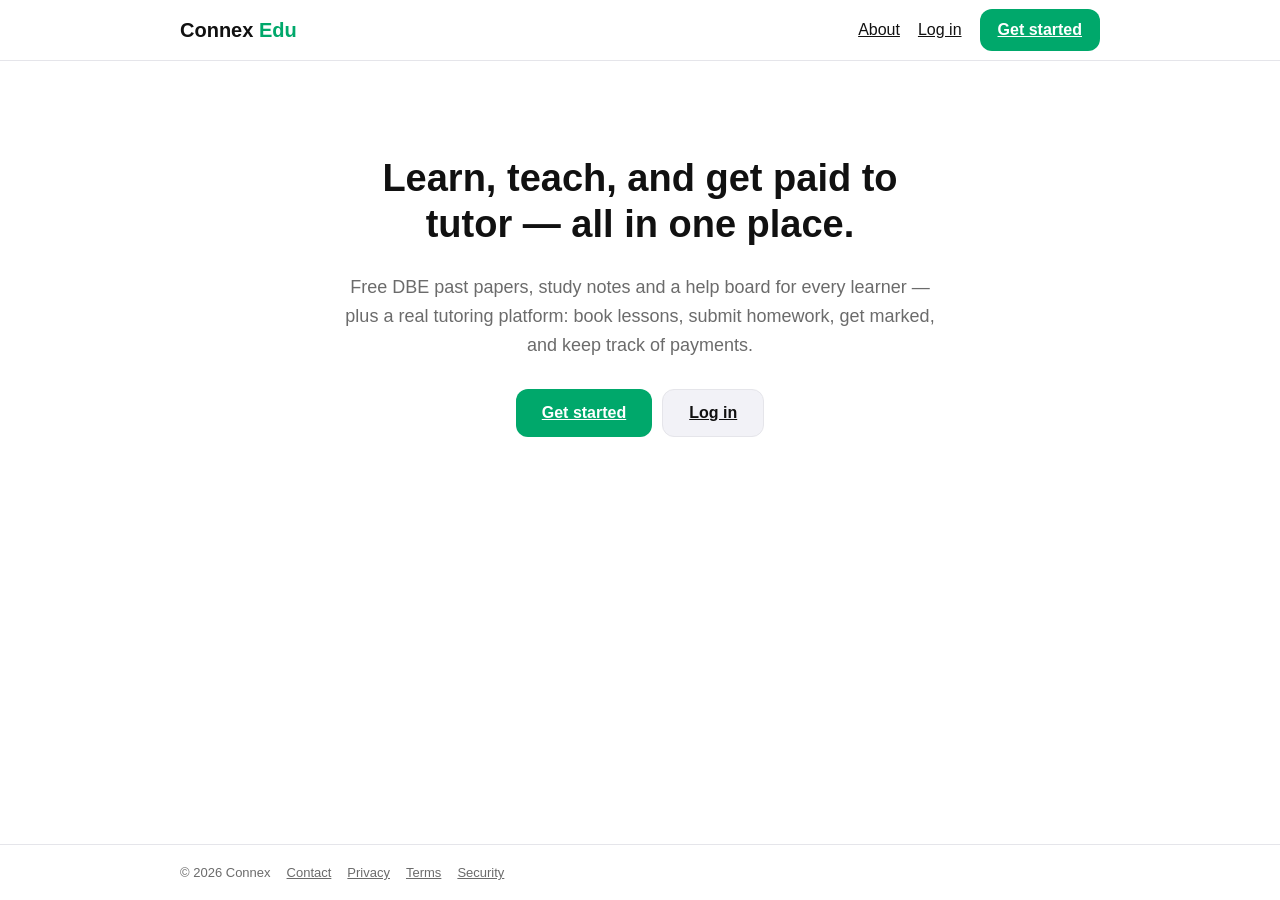
==== commit f4de02fa: "feat: replace marketing site with Connex Edu web app Deploys the new Connex Edu website (login, free" ====
--- a/index.html
+++ b/index.html
@@ -1,647 +1,15 @@
-<!DOCTYPE html>
+<!doctype html>
 <html lang="en">
-<head>
-  <meta charset="UTF-8">
-  <meta name="viewport" content="width=device-width, initial-scale=1.0">
-  <title>Connex — Africa, connected.</title>
-  <meta name="description" content="Connex is one app for everyday life across Africa: messaging and calls, community alerts, free Grade 10–12 study resources, and a one-hold SOS that tells your people where you are.">
-  <link rel="canonical" href="https://connexsa.co.za/">
-
-  <!-- Open Graph -->
-  <meta property="og:type" content="website">
-  <meta property="og:url" content="https://connexsa.co.za/">
-  <meta property="og:title" content="Connex — Africa, connected.">
-  <meta property="og:description" content="Messaging, community alerts, free matric resources and one-hold SOS — one app for everyday life across Africa.">
-  <meta property="og:site_name" content="Connex">
-  <meta property="og:locale" content="en_ZA">
-
-  <!-- Twitter Card -->
-  <meta name="twitter:card" content="summary_large_image">
-  <meta name="twitter:title" content="Connex — Africa, connected.">
-  <meta name="twitter:description" content="Messaging, community alerts, free matric resources and one-hold SOS — one app for everyday life across Africa.">
-
-  <!-- Favicon -->
-  <link rel="icon" type="image/svg+xml" href="favicon.svg">
-  <link rel="apple-touch-icon" href="favicon.svg">
-
-  <!-- Fonts -->
-  <link rel="preconnect" href="https://fonts.googleapis.com">
-  <link rel="preconnect" href="https://fonts.gstatic.com" crossorigin>
-  <link href="https://fonts.googleapis.com/css2?family=Bricolage+Grotesque:opsz,wght@12..96,500..800&family=Instrument+Sans:wght@400;500;600&family=Spline+Sans+Mono:wght@400;500;600&display=swap" rel="stylesheet">
-
-  <link rel="stylesheet" href="style.css">
-
-  <!-- Structured Data -->
-  <script type="application/ld+json">
-  {
-    "@context": "https://schema.org",
-    "@type": "Organization",
-    "name": "Connex",
-    "legalName": "Connex Digital (Pty) Ltd",
-    "url": "https://connexsa.co.za",
-    "description": "One app for everyday life across Africa — messaging, community alerts, free study resources, and SOS safety.",
-    "foundingDate": "2026",
-    "areaServed": { "@type": "Continent", "name": "Africa" },
-    "contactPoint": {
-      "@type": "ContactPoint",
-      "email": "hello@connexsa.co.za",
-      "contactType": "customer support"
-    }
-  }
-  </script>
-</head>
-<body>
-
-  <a href="#main" class="skip-link">Skip to content</a>
-
-  <!-- ═══════════════════════ NAV ═══════════════════════ -->
-  <nav class="nav" aria-label="Main navigation">
-    <div class="nav__inner">
-      <a href="index.html" class="nav__logo" aria-label="Connex home">Conne<span>x</span></a>
-
-      <div class="nav__links">
-        <a href="features.html" class="nav__link">Features</a>
-        <a href="about.html" class="nav__link">About</a>
-        <a href="security.html" class="nav__link">Security</a>
-        <a href="contact.html" class="nav__link">Contact</a>
-        <a href="#" class="btn btn--primary nav__cta" data-early-access>Get early access</a>
-      </div>
-
-      <button class="nav__toggle" aria-label="Toggle menu" aria-expanded="false">
-        <span class="nav__toggle-bar"></span>
-      </button>
-    </div>
-
-    <div class="nav__mobile">
-      <a href="features.html" class="nav__mobile-link">Features</a>
-      <a href="about.html" class="nav__mobile-link">About</a>
-      <a href="security.html" class="nav__mobile-link">Security</a>
-      <a href="contact.html" class="nav__mobile-link">Contact</a>
-      <a href="#" class="btn btn--primary nav__mobile-cta" data-early-access>Get early access</a>
-    </div>
-  </nav>
-
-  <main id="main">
-
-    <!-- ═══════════════════════ HERO ═══════════════════════ -->
-    <header class="hero">
-      <div class="hero__inner">
-        <div>
-          <span class="hero__chip" data-stage="1">
-            <span class="hero__chip-dot"></span>
-            Now in early access · iPhone &amp; Android
-          </span>
-
-          <h1 class="hero__title" data-stage="2">Africa,<br><em>connected.</em></h1>
-
-          <p class="hero__sub" data-stage="3">
-            The conversations, the alerts, the classroom and the emergency button —
-            one app for the way a day actually goes.
-          </p>
-
-          <div class="hero__actions" data-stage="4">
-            <a href="#" class="btn btn--primary btn--lg" data-early-access>
-              Get early access
-              <svg viewBox="0 0 24 24" fill="none" stroke="currentColor" stroke-width="2" stroke-linecap="round" stroke-linejoin="round"><line x1="5" y1="12" x2="19" y2="12"/><polyline points="12 5 19 12 12 19"/></svg>
-            </a>
-            <a href="features.html" class="btn btn--ghost btn--lg">See what's inside</a>
-          </div>
-
-          <div class="hero__facts" data-stage="5">
-            <span><strong>4</strong> tools, one app</span>
-            <span><strong>6</strong> alert categories</span>
-            <span><strong>Gr 10–12</strong> past papers, free</span>
-            <span><strong>3s</strong> hold to SOS</span>
-          </div>
-        </div>
-
-        <!-- Phone mockup: the actual chat screen -->
-        <div class="hero__visual" data-stage="6">
-          <div class="float-card float-card--alert" aria-hidden="true">
-            <div class="float-card__icon">⚡</div>
-            <div>
-              <div class="float-card__title">Loadshedding — Stage 4</div>
-              <div class="float-card__sub">Your area · 18:00–20:30</div>
-            </div>
-          </div>
-
-          <div class="float-card float-card--sos" aria-hidden="true">
-            <div class="float-card__icon">🛡️</div>
-            <div>
-              <div class="float-card__title">SOS sent to 3 contacts</div>
-              <div class="float-card__sub">Location shared · now</div>
-            </div>
-          </div>
-
-          <div class="float-card float-card--edu" aria-hidden="true">
-            <div class="float-card__icon">📄</div>
-            <div>
-              <div class="float-card__title">Maths P1 · Nov 2024</div>
-              <div class="float-card__sub">Question paper + memo</div>
-            </div>
-          </div>
-
-          <div class="phone" aria-hidden="true">
-            <div class="phone__screen">
-              <div class="phone__island"></div>
-
-              <div class="p-head">
-                <div class="p-head__row">
-                  <span class="p-circle">⋯</span>
-                  <span class="p-head__actions">
-                    <span class="p-circle">📷</span>
-                    <span class="p-circle p-circle--green">+</span>
-                  </span>
-                </div>
-                <div class="p-head__title">Chats</div>
-                <div class="p-search">⌕&nbsp; Search</div>
-              </div>
-
-              <div class="p-rows">
-                <div class="p-row">
-                  <div class="p-ava p-ava--ring" style="background:#1E5A9C;">T</div>
-                  <div class="p-row__mid">
-                    <div class="p-row__name">Thandi</div>
-                    <div class="p-row__msg">Sharp, see you at 6 🙌</div>
-                  </div>
-                  <div class="p-row__end">
-                    <div class="p-row__time p-row__time--on">15:42</div>
-                    <div class="p-badge">2</div>
-                  </div>
-                </div>
-                <div class="p-row">
-                  <div class="p-ava" style="background:#7B4FA3;">S</div>
-                  <div class="p-row__mid">
-                    <div class="p-row__name">Study Group · Gr 12</div>
-                    <div class="p-row__msg">Paper 2 memo is in Edu 📚</div>
-                  </div>
-                  <div class="p-row__end">
-                    <div class="p-row__time p-row__time--on">14:18</div>
-                    <div class="p-badge">5</div>
-                  </div>
-                </div>
-                <div class="p-row">
-                  <div class="p-ava" style="background:#2C6E49;">M</div>
-                  <div class="p-row__mid">
-                    <div class="p-row__name">Mama</div>
-                    <div class="p-row__msg"><span class="tick">✓✓</span> Ngiyabonga ❤️</div>
-                  </div>
-                  <div class="p-row__end"><div class="p-row__time">13:05</div></div>
-                </div>
-                <div class="p-row">
-                  <div class="p-ava p-ava--ring" style="background:#B3262B;">K</div>
-                  <div class="p-row__mid">
-                    <div class="p-row__name">Karabo</div>
-                    <div class="p-row__msg">Voice call · 12m</div>
-                  </div>
-                  <div class="p-row__end"><div class="p-row__time">Yesterday</div></div>
-                </div>
-                <div class="p-row">
-                  <div class="p-ava" style="background:#9C640C;">A</div>
-                  <div class="p-row__mid">
-                    <div class="p-row__name">Area 7B Alerts</div>
-                    <div class="p-row__msg">💧 Water back on in Ext 9</div>
-                  </div>
-                  <div class="p-row__end"><div class="p-row__time">Yesterday</div></div>
-                </div>
-              </div>
-
-              <div class="p-tabbar">
-                <div class="p-tab p-tab--on"><i>💬</i>Chats</div>
-                <div class="p-tab"><i>📞</i>Calls</div>
-                <div class="p-tab p-tab--sos"><i>🛡</i>SOS</div>
-                <div class="p-tab"><i>◌</i>Updates</div>
-                <div class="p-tab"><i>📰</i>Feed</div>
-              </div>
-            </div>
-          </div>
-        </div>
-      </div>
-    </header>
-
-    <!-- ═══════════════════════ TICKER ═══════════════════════ -->
-    <div class="ticker" aria-hidden="true">
-      <div class="ticker__track">
-        <span>Chat <b>·</b> Alerts <b>·</b> Edu <b>·</b> SOS <b>·</b> Pay <b>·</b> Clips <b>·</b> Logistics <b>·</b></span>
-        <span>Chat <b>·</b> Alerts <b>·</b> Edu <b>·</b> SOS <b>·</b> Pay <b>·</b> Clips <b>·</b> Logistics <b>·</b></span>
-      </div>
-    </div>
-
-    <!-- ═══════════════════════ MODULES ═══════════════════════ -->
-    <section class="section modules">
-      <div class="wrap">
-        <div class="sec-head reveal">
-          <span class="eyebrow">What's inside</span>
-          <h2>Four tools.<br>Zero app-switching.</h2>
-          <p>Most days need a message, a heads-up, a textbook and — sometimes — help. Connex keeps all four behind one icon.</p>
-        </div>
-
-        <div class="modules__grid">
-          <a href="features.html#chat" class="module reveal">
-            <span class="module__num">01</span>
-            <div class="module__icon">
-              <svg viewBox="0 0 24 24" fill="none" stroke="currentColor" stroke-width="2" stroke-linecap="round" stroke-linejoin="round"><path d="M21 15a2 2 0 0 1-2 2H7l-4 4V5a2 2 0 0 1 2-2h14a2 2 0 0 1 2 2z"/></svg>
-            </div>
-            <h3>Chat</h3>
-            <p>Messages, voice and video calls, groups and 24-hour status updates — with ticks that tell you what landed and what was read.</p>
-            <span class="link-arrow">Explore Chat <svg viewBox="0 0 24 24" fill="none" stroke="currentColor" stroke-width="2" stroke-linecap="round" stroke-linejoin="round"><line x1="5" y1="12" x2="19" y2="12"/><polyline points="12 5 19 12 12 19"/></svg></span>
-          </a>
-
-          <a href="features.html#alerts" class="module reveal reveal-d1">
-            <span class="module__num">02</span>
-            <div class="module__icon">
-              <svg viewBox="0 0 24 24" fill="none" stroke="currentColor" stroke-width="2" stroke-linecap="round" stroke-linejoin="round"><path d="M18 8A6 6 0 0 0 6 8c0 7-3 9-3 9h18s-3-2-3-9"/><path d="M13.73 21a2 2 0 0 1-3.46 0"/></svg>
-            </div>
-            <h3>Feed &amp; Alerts</h3>
-            <p>A community feed with a dedicated alerts tab: loadshedding, water, safety, traffic, weather and local notices — filtered to your area.</p>
-            <span class="link-arrow">Explore Alerts <svg viewBox="0 0 24 24" fill="none" stroke="currentColor" stroke-width="2" stroke-linecap="round" stroke-linejoin="round"><line x1="5" y1="12" x2="19" y2="12"/><polyline points="12 5 19 12 12 19"/></svg></span>
-          </a>
-
-          <a href="features.html#edu" class="module reveal reveal-d2">
-            <span class="module__num">03</span>
-            <div class="module__icon">
-              <svg viewBox="0 0 24 24" fill="none" stroke="currentColor" stroke-width="2" stroke-linecap="round" stroke-linejoin="round"><path d="M2 3h6a4 4 0 0 1 4 4v14a3 3 0 0 0-3-3H2z"/><path d="M22 3h-6a4 4 0 0 0-4 4v14a3 3 0 0 1 3-3h7z"/></svg>
-            </div>
-            <h3>Edu</h3>
-            <p>Past papers and memos, study notes, tutor discovery and a learner help board — Grades 10 to 12, free, no paywall.</p>
-            <span class="link-arrow">Explore Edu <svg viewBox="0 0 24 24" fill="none" stroke="currentColor" stroke-width="2" stroke-linecap="round" stroke-linejoin="round"><line x1="5" y1="12" x2="19" y2="12"/><polyline points="12 5 19 12 12 19"/></svg></span>
-          </a>
-
-          <a href="features.html#sos" class="module module--sos reveal reveal-d3">
-            <span class="module__num">04</span>
-            <div class="module__icon">
-              <svg viewBox="0 0 24 24" fill="none" stroke="currentColor" stroke-width="2" stroke-linecap="round" stroke-linejoin="round"><path d="M12 22s8-4 8-10V5l-8-3-8 3v7c0 6 8 10 8 10z"/></svg>
-            </div>
-            <h3>SOS</h3>
-            <p>Hold for three seconds and the people you trust get an alert with your location. No dialling, no typing, no searching for a number.</p>
-            <span class="link-arrow">Explore SOS <svg viewBox="0 0 24 24" fill="none" stroke="currentColor" stroke-width="2" stroke-linecap="round" stroke-linejoin="round"><line x1="5" y1="12" x2="19" y2="12"/><polyline points="12 5 19 12 12 19"/></svg></span>
-          </a>
-        </div>
-      </div>
-    </section>
-
-    <!-- ═══════════════════════ PRODUCT TOUR ═══════════════════════ -->
-    <section class="section--tight">
-      <div class="wrap">
-
-        <!-- Chat -->
-        <div class="tour">
-          <div class="reveal">
-            <span class="eyebrow">01 — Chat</span>
-            <h3>Talk the way you already talk</h3>
-            <p>One-to-one chats, group chats with admins, voice and video calls, and status updates that disappear after 24 hours.</p>
-            <ul class="ticklist">
-              <li><span class="ticklist__dot"><svg viewBox="0 0 24 24" fill="none" stroke="currentColor" stroke-width="3" stroke-linecap="round" stroke-linejoin="round"><polyline points="20 6 9 17 4 12"/></svg></span><span><strong>Delivery you can see</strong> — sent, delivered and read ticks on every message.</span></li>
-              <li><span class="ticklist__dot"><svg viewBox="0 0 24 24" fill="none" stroke="currentColor" stroke-width="3" stroke-linecap="round" stroke-linejoin="round"><polyline points="20 6 9 17 4 12"/></svg></span><span><strong>Voice &amp; video calls</strong> — call history lives right next to your chats.</span></li>
-              <li><span class="ticklist__dot"><svg viewBox="0 0 24 24" fill="none" stroke="currentColor" stroke-width="3" stroke-linecap="round" stroke-linejoin="round"><polyline points="20 6 9 17 4 12"/></svg></span><span><strong>Photos and media</strong> — share pictures and videos in any conversation.</span></li>
-            </ul>
-          </div>
-          <div class="tour__media reveal reveal-d1">
-            <div class="media-panel">
-              <div class="mock-chat">
-                <div class="bubble bubble--in">Uyeza namhlanje? The taxi rank side is flooded 🌧</div>
-                <div class="bubble bubble--out">Yebo — leaving now. Send me the other route?<span class="bubble__meta">15:41 <span class="tick">✓✓</span></span></div>
-                <div class="bubble bubble--in">Sent you a pin 📍 Drive safe!</div>
-                <div class="mock-chat__call"><i>●</i> Voice call · 12 min · yesterday</div>
-              </div>
-            </div>
-          </div>
-        </div>
-
-        <!-- Alerts -->
-        <div class="tour tour--flip">
-          <div class="reveal">
-            <span class="eyebrow">02 — Feed &amp; Alerts</span>
-            <h3>Know before you leave the house</h3>
-            <p>Official loadshedding schedules and community reports in one feed, filtered to the area you choose. Six categories, no noise from places you don't live in.</p>
-            <ul class="ticklist">
-              <li><span class="ticklist__dot"><svg viewBox="0 0 24 24" fill="none" stroke="currentColor" stroke-width="3" stroke-linecap="round" stroke-linejoin="round"><polyline points="20 6 9 17 4 12"/></svg></span><span><strong>Official schedules</strong> — loadshedding data refreshed automatically through the day.</span></li>
-              <li><span class="ticklist__dot"><svg viewBox="0 0 24 24" fill="none" stroke="currentColor" stroke-width="3" stroke-linecap="round" stroke-linejoin="round"><polyline points="20 6 9 17 4 12"/></svg></span><span><strong>Community reports</strong> — neighbours tag their posts so warnings travel fast.</span></li>
-              <li><span class="ticklist__dot"><svg viewBox="0 0 24 24" fill="none" stroke="currentColor" stroke-width="3" stroke-linecap="round" stroke-linejoin="round"><polyline points="20 6 9 17 4 12"/></svg></span><span><strong>Your area only</strong> — set your area once; everything is filtered to it.</span></li>
-            </ul>
-            <div class="chip-row">
-              <span class="chip">Utility</span><span class="chip">Safety</span><span class="chip">Traffic</span>
-              <span class="chip">Water</span><span class="chip">Weather</span><span class="chip">Community</span>
-            </div>
-          </div>
-          <div class="tour__media reveal reveal-d1">
-            <div class="media-panel">
-              <div class="mock-alerts">
-                <div class="alert-card alert-card--power">
-                  <div class="alert-card__icon">⚡</div>
-                  <div>
-                    <div class="alert-card__title">Stage 4 starts at 18:00</div>
-                    <div class="alert-card__sub">Official schedule · your area</div>
-                  </div>
-                  <span class="alert-card__tag">Utility</span>
-                </div>
-                <div class="alert-card alert-card--water">
-                  <div class="alert-card__icon">💧</div>
-                  <div>
-                    <div class="alert-card__title">Water tanker at the clinic</div>
-                    <div class="alert-card__sub">Community report · 24 min ago</div>
-                  </div>
-                  <span class="alert-card__tag">Water</span>
-                </div>
-                <div class="alert-card alert-card--safety">
-                  <div class="alert-card__icon">⚠️</div>
-                  <div>
-                    <div class="alert-card__title">Avoid Main Rd after dark</div>
-                    <div class="alert-card__sub">Community report · 1 h ago</div>
-                  </div>
-                  <span class="alert-card__tag">Safety</span>
-                </div>
-              </div>
-            </div>
-          </div>
-        </div>
-
-        <!-- Edu -->
-        <div class="tour">
-          <div class="reveal">
-            <span class="eyebrow">03 — Edu</span>
-            <h3>A study hall in your pocket</h3>
-            <p>Past papers and memos across 22 subjects for Grades 10–12, original study notes, tutors you can request, and a help board where learners answer each other.</p>
-            <ul class="ticklist">
-              <li><span class="ticklist__dot"><svg viewBox="0 0 24 24" fill="none" stroke="currentColor" stroke-width="3" stroke-linecap="round" stroke-linejoin="round"><polyline points="20 6 9 17 4 12"/></svg></span><span><strong>Past papers &amp; memos</strong> — browse by grade, subject, year and paper.</span></li>
-              <li><span class="ticklist__dot"><svg viewBox="0 0 24 24" fill="none" stroke="currentColor" stroke-width="3" stroke-linecap="round" stroke-linejoin="round"><polyline points="20 6 9 17 4 12"/></svg></span><span><strong>Notes &amp; tutors</strong> — summaries, exam tips and a tutor directory with filters.</span></li>
-              <li><span class="ticklist__dot"><svg viewBox="0 0 24 24" fill="none" stroke="currentColor" stroke-width="3" stroke-linecap="round" stroke-linejoin="round"><polyline points="20 6 9 17 4 12"/></svg></span><span><strong>Free, full stop</strong> — no subscription, no paywall, no trial period.</span></li>
-            </ul>
-          </div>
-          <div class="tour__media reveal reveal-d1">
-            <div class="media-panel">
-              <div class="mock-edu">
-                <div class="edu-row">
-                  <div class="edu-row__icon"><svg viewBox="0 0 24 24" fill="none" stroke="currentColor" stroke-width="2" stroke-linecap="round" stroke-linejoin="round"><path d="M14 2H6a2 2 0 0 0-2 2v16a2 2 0 0 0 2 2h12a2 2 0 0 0 2-2V8z"/><polyline points="14 2 14 8 20 8"/></svg></div>
-                  <div>
-                    <div class="edu-row__title">Mathematics · Paper 1</div>
-                    <div class="edu-row__sub">Gr 12 · November 2024</div>
-                  </div>
-                  <span class="edu-row__pdf">PDF</span>
-                </div>
-                <div class="edu-row">
-                  <div class="edu-row__icon"><svg viewBox="0 0 24 24" fill="none" stroke="currentColor" stroke-width="2" stroke-linecap="round" stroke-linejoin="round"><polyline points="20 6 9 17 4 12"/></svg></div>
-                  <div>
-                    <div class="edu-row__title">Physical Sciences · Memo</div>
-                    <div class="edu-row__sub">Gr 12 · November 2024</div>
-                  </div>
-                  <span class="edu-row__pdf">PDF</span>
-                </div>
-                <div class="edu-row">
-                  <div class="edu-row__icon"><svg viewBox="0 0 24 24" fill="none" stroke="currentColor" stroke-width="2" stroke-linecap="round" stroke-linejoin="round"><path d="M17 21v-2a4 4 0 0 0-4-4H5a4 4 0 0 0-4 4v2"/><circle cx="9" cy="7" r="4"/></svg></div>
-                  <div>
-                    <div class="edu-row__title">Tutor · Life Sciences</div>
-                    <div class="edu-row__sub">Online · 4.8 ★ · Gr 10–12</div>
-                  </div>
-                  <span class="edu-row__pdf">Request</span>
-                </div>
-                <div class="edu-row">
-                  <div class="edu-row__icon"><svg viewBox="0 0 24 24" fill="none" stroke="currentColor" stroke-width="2" stroke-linecap="round" stroke-linejoin="round"><circle cx="12" cy="12" r="10"/><path d="M9.09 9a3 3 0 0 1 5.83 1c0 2-3 3-3 3"/><line x1="12" y1="17" x2="12.01" y2="17"/></svg></div>
-                  <div>
-                    <div class="edu-row__title">"How do I factorise this?"</div>
-                    <div class="edu-row__sub">Help board · 3 answers · solved</div>
-                  </div>
-                  <span class="edu-row__pdf">Open</span>
-                </div>
-              </div>
-            </div>
-          </div>
-        </div>
-
-      </div>
-    </section>
-
-    <!-- ═══════════════════════ SOS BAND ═══════════════════════ -->
-    <section class="sosband" id="sos">
-      <div class="sosband__inner">
-        <div class="reveal">
-          <span class="eyebrow">04 — SOS</span>
-          <h2>Three seconds.<br>That's the whole plan.</h2>
-          <p class="sosband__lead">In a bad moment nobody scrolls for a number. You hold one button, your phone buzzes through the countdown, and the people you chose are told where you are.</p>
-
-          <div class="sos-steps">
-            <div class="sos-step">
-              <span class="sos-step__num">1</span>
-              <div>
-                <strong>Choose your people</strong>
-                <p>SOS contacts work on mutual consent — both sides accept before anyone is linked.</p>
-              </div>
-            </div>
-            <div class="sos-step">
-              <span class="sos-step__num">2</span>
-              <div>
-                <strong>Hold for three seconds</strong>
-                <p>The hold prevents pocket triggers. Haptic pulses count it down in your hand.</p>
-              </div>
-            </div>
-            <div class="sos-step">
-              <span class="sos-step__num">3</span>
-              <div>
-                <strong>Your people know</strong>
-                <p>Every accepted contact gets an instant push notification with your location.</p>
-              </div>
-            </div>
-          </div>
-        </div>
-
-        <div class="sos-visual reveal reveal-d1" aria-hidden="true">
-          <div class="sos-ring">SOS<small>HOLD 3 SEC</small></div>
-        </div>
-      </div>
-    </section>
-
-    <!-- ═══════════════════════ TRUST ═══════════════════════ -->
-    <section class="section">
-      <div class="wrap">
-        <div class="sec-head reveal">
-          <span class="eyebrow">Privacy &amp; security</span>
-          <h2>Your data stays yours</h2>
-          <p>The short version: we encrypt it, we don't sell it, and you can ask for it or delete it whenever you want.</p>
-        </div>
-
-        <div class="trust__grid">
-          <div class="trust-card reveal">
-            <div class="trust-card__icon">
-              <svg viewBox="0 0 24 24" fill="none" stroke="currentColor" stroke-width="2" stroke-linecap="round" stroke-linejoin="round"><rect x="3" y="11" width="18" height="11" rx="2"/><path d="M7 11V7a5 5 0 0 1 10 0v4"/></svg>
-            </div>
-            <h3>Encrypted in transit and at rest</h3>
-            <p>Messages, media and account data are encrypted on the wire and on our servers.</p>
-          </div>
-          <div class="trust-card reveal reveal-d1">
-            <div class="trust-card__icon">
-              <svg viewBox="0 0 24 24" fill="none" stroke="currentColor" stroke-width="2" stroke-linecap="round" stroke-linejoin="round"><path d="M12 22s8-4 8-10V5l-8-3-8 3v7c0 6 8 10 8 10z"/></svg>
-            </div>
-            <h3>POPIA rights, honoured</h3>
-            <p>Access, correct or delete your personal information at any time — the process is in the privacy policy, in plain language.</p>
-          </div>
-          <div class="trust-card reveal reveal-d2">
-            <div class="trust-card__icon">
-              <svg viewBox="0 0 24 24" fill="none" stroke="currentColor" stroke-width="2" stroke-linecap="round" stroke-linejoin="round"><circle cx="12" cy="12" r="10"/><line x1="4.93" y1="4.93" x2="19.07" y2="19.07"/></svg>
-            </div>
-            <h3>Never sold. Ever.</h3>
-            <p>No selling, renting or trading your data to advertisers or brokers. That's a commitment, not a setting.</p>
-          </div>
-        </div>
-
-        <p style="margin-top: 36px;" class="reveal">
-          <a class="link-arrow" href="security.html">How we secure Connex <svg viewBox="0 0 24 24" fill="none" stroke="currentColor" stroke-width="2" stroke-linecap="round" stroke-linejoin="round"><line x1="5" y1="12" x2="19" y2="12"/><polyline points="12 5 19 12 12 19"/></svg></a>
-        </p>
-      </div>
-    </section>
-
-    <!-- ═══════════════════════ ROADMAP ═══════════════════════ -->
-    <section class="section roadmap">
-      <div class="wrap">
-        <div class="sec-head reveal">
-          <span class="eyebrow">Where this is going</span>
-          <h2>One icon, growing jobs</h2>
-          <p>Connex ships in phases. Each phase adds a new part of daily life to the same app you already have.</p>
-        </div>
-
-        <div class="roadmap__grid">
-          <div class="phase phase--now reveal">
-            <span class="phase__tag">Now</span>
-            <h3>Chat · Feed · Edu · SOS</h3>
-            <p>Messaging and calls, community alerts, the learner hub and emergency SOS — live in early access.</p>
-          </div>
-          <div class="phase reveal reveal-d1">
-            <span class="phase__tag">Phase 2</span>
-            <h3>Connex Pay</h3>
-            <p>A wallet for sending money to people, paying bills and buying airtime — inside the chat you already use.</p>
-          </div>
-          <div class="phase reveal reveal-d2">
-            <span class="phase__tag">Phase 3</span>
-            <h3>Connex Clips</h3>
-            <p>Short video made for African creators, with earnings that reach them directly.</p>
-          </div>
-          <div class="phase reveal reveal-d3">
-            <span class="phase__tag">Phase 4</span>
-            <h3>Connex Logistics</h3>
-            <p>Rides, food, parcels and groceries — the delivery layer on top of everything else.</p>
-          </div>
-        </div>
-      </div>
-    </section>
-
-    <!-- ═══════════════════════ FAQ ═══════════════════════ -->
-    <section class="section">
-      <div class="wrap">
-        <div class="sec-head sec-head--center reveal">
-          <span class="eyebrow">Questions</span>
-          <h2>Asked often, answered straight</h2>
-        </div>
-
-        <div class="faq__list reveal">
-          <details class="faq__item">
-            <summary>Is Connex free?<span class="faq__plus"></span></summary>
-            <p>Yes. Chat, alerts, the Edu library and SOS are free. Later phases like Connex Pay will charge per-transaction fees where that's normal — never for messaging or study material.</p>
-          </details>
-          <details class="faq__item">
-            <summary>Which phones does it run on?<span class="faq__plus"></span></summary>
-            <p>iPhone and Android. The app is in early access right now — <a href="#" data-early-access>email us</a> and we'll get you onto the list for your platform.</p>
-          </details>
-          <details class="faq__item">
-            <summary>Where does the loadshedding data come from?<span class="faq__plus"></span></summary>
-            <p>Official schedule data is pulled automatically through the day and combined with reports posted by people in your area, so you see both the plan and the reality.</p>
-          </details>
-          <details class="faq__item">
-            <summary>How does SOS actually work?<span class="faq__plus"></span></summary>
-            <p>You pick trusted contacts; each one has to accept the link. When you press and hold the SOS button for three seconds, every accepted contact gets a push notification with your location. There's no charge and no call centre in between.</p>
-          </details>
-          <details class="faq__item">
-            <summary>Do you sell my data?<span class="faq__plus"></span></summary>
-            <p>No. Not to advertisers, not to data brokers, not "anonymised", not at all. The <a href="privacy.html">privacy policy</a> spells out exactly what we collect and why.</p>
-          </details>
-          <details class="faq__item">
-            <summary>When is Connex Pay coming?<span class="faq__plus"></span></summary>
-            <p>Pay is Phase 2 on the <a href="about.html">roadmap</a>, after the current modules are stable and audited. Wallets and money need to be done carefully, so we won't rush that date.</p>
-          </details>
-        </div>
-      </div>
-    </section>
-
-    <!-- ═══════════════════════ CTA ═══════════════════════ -->
-    <section class="cta" id="download">
-      <div class="cta__inner reveal">
-        <h2>Be there before<br>everyone else is.</h2>
-        <p>Connex is rolling out in early access. Ask for a spot and we'll reply from a real inbox.</p>
-
-        <div class="cta__actions">
-          <a href="#" class="btn btn--primary btn--lg" data-early-access>
-            Get early access
-            <svg viewBox="0 0 24 24" fill="none" stroke="currentColor" stroke-width="2" stroke-linecap="round" stroke-linejoin="round"><line x1="5" y1="12" x2="19" y2="12"/><polyline points="12 5 19 12 12 19"/></svg>
-          </a>
-        </div>
-
-        <div class="cta__stores">
-          <span class="store-badge store-badge--soon">
-            <svg viewBox="0 0 24 24" fill="currentColor"><path d="M3.609 1.814L13.792 12 3.61 22.186a.996.996 0 0 1-.61-.92V2.734a1 1 0 0 1 .609-.92zm10.89 10.893l2.302 2.302-10.937 6.333 8.635-8.635zm3.199-3.199l2.807 1.626a1 1 0 0 1 0 1.732l-2.807 1.626L15.206 12l2.492-2.492zM5.864 2.658L16.8 8.99l-2.302 2.302-8.634-8.634z"/></svg>
-            <span>
-              <span class="store-badge__label">Get it on</span>
-              <span class="store-badge__store">Google Play</span>
-            </span>
-          </span>
-          <span class="store-badge store-badge--soon">
-            <svg viewBox="0 0 24 24" fill="currentColor"><path d="M18.71 19.5c-.83 1.24-1.71 2.45-3.05 2.47-1.34.03-1.77-.79-3.29-.79-1.53 0-2 .77-3.27.82-1.31.05-2.3-1.32-3.14-2.53C4.25 17 2.94 12.45 4.7 9.39c.87-1.52 2.43-2.48 4.12-2.51 1.28-.02 2.5.87 3.29.87.78 0 2.26-1.07 3.8-.91.65.03 2.47.26 3.64 1.98-.09.06-2.17 1.28-2.15 3.81.03 3.02 2.65 4.03 2.68 4.04-.03.07-.42 1.44-1.38 2.83M13 3.5c.73-.83 1.94-1.46 2.94-1.5.13 1.17-.34 2.35-1.04 3.19-.69.85-1.83 1.51-2.95 1.42-.15-1.15.41-2.35 1.05-3.11z"/></svg>
-            <span>
-              <span class="store-badge__label">Download on the</span>
-              <span class="store-badge__store">App Store</span>
-            </span>
-          </span>
-        </div>
-      </div>
-    </section>
-
-  </main>
-
-  <!-- ═══════════════════════ FOOTER ═══════════════════════ -->
-  <footer class="footer">
-    <div class="footer__inner">
-      <div class="footer__grid">
-        <div>
-          <a href="index.html" class="footer__logo">Conne<span>x</span></a>
-          <p class="footer__tagline">Chat, alerts, learning and safety — one app for everyday life across Africa.</p>
-        </div>
-
-        <div>
-          <p class="footer__heading">Product</p>
-          <div class="footer__links">
-            <a href="features.html#chat">Chat</a>
-            <a href="features.html#alerts">Feed &amp; Alerts</a>
-            <a href="features.html#edu">Edu</a>
-            <a href="features.html#sos">SOS</a>
-          </div>
-        </div>
-
-        <div>
-          <p class="footer__heading">Company</p>
-          <div class="footer__links">
-            <a href="about.html">About</a>
-            <a href="security.html">Security</a>
-            <a href="contact.html">Contact</a>
-          </div>
-        </div>
-
-        <div>
-          <p class="footer__heading">Legal</p>
-          <div class="footer__links">
-            <a href="privacy.html">Privacy Policy</a>
-            <a href="terms.html">Terms of Service</a>
-          </div>
-        </div>
-      </div>
-
-      <div class="footer__bottom">
-        <p class="footer__copy">© <span data-year>2026</span> Connex Digital (Pty) Ltd</p>
-        <div class="footer__bottom-links">
-          <a href="privacy.html">Privacy</a>
-          <a href="terms.html">Terms</a>
-          <a href="security.html">Security</a>
-        </div>
-      </div>
-    </div>
-  </footer>
-
-  <script src="script.js"></script>
-</body>
+  <head>
+    <meta charset="UTF-8" />
+    <link rel="icon" type="image/svg+xml" href="/favicon.svg" />
+    <meta name="viewport" content="width=device-width, initial-scale=1.0" />
+    <title>Connex Edu</title>
+    <meta name="description" content="Connex Edu — free DBE past papers, study notes, and a paid tutoring platform: bookings, homework, and payments." />
+    <script type="module" crossorigin src="/assets/index-Bwcnch64.js"></script>
+    <link rel="stylesheet" crossorigin href="/assets/index-jSPK3s0I.css">
+  </head>
+  <body>
+    <div id="root"></div>
+  </body>
 </html>
--- a/assets/index-jSPK3s0I.css
+++ b/assets/index-jSPK3s0I.css
@@ -0,0 +1 @@
+:root{--lightningcss-light:initial;--lightningcss-dark: ;color-scheme:light dark;--bg:#fff;--surface:#f2f2f7;--surface2:#e5e5ea;--text:#111;--text-secondary:#6b6b6b;--text-muted:#8e8e93;--border:#e5e5ea;--accent:#00a86b;--danger:#e74c3c;--warning:#e67e22;font-family:-apple-system,BlinkMacSystemFont,Segoe UI,Roboto,sans-serif}@media (prefers-color-scheme:dark){:root{--lightningcss-light: ;--lightningcss-dark:initial;--bg:#111;--surface:#1c1c1e;--surface2:#2c2c2e;--text:#fff;--text-secondary:#8e8e93;--text-muted:#6c6c6e;--border:#2c2c2e}}*{box-sizing:border-box}body{background:var(--bg);color:var(--text);margin:0}a{color:inherit}button,input,textarea,select{font-family:inherit;font-size:15px}.container{max-width:960px;margin:0 auto;padding:0 20px}.card{background:var(--surface);border:1px solid var(--border);border-radius:14px;padding:16px}.btn{cursor:pointer;border:none;border-radius:12px;justify-content:center;align-items:center;gap:8px;padding:12px 18px;font-weight:800;display:inline-flex}.btn-primary{background:var(--accent);color:#fff}.btn-secondary{background:var(--surface);color:var(--text);border:1px solid var(--border)}.btn:disabled{opacity:.6;cursor:not-allowed}.input{border:1px solid var(--border);background:var(--bg);width:100%;color:var(--text);border-radius:10px;padding:12px 13px}.chip{border:1px solid var(--border);color:var(--text-secondary);cursor:pointer;background:0 0;border-radius:15px;align-items:center;padding:8px 13px;font-weight:800;display:inline-flex}.chip.active{background:var(--accent);border-color:var(--accent);color:#fff}.label{color:var(--text-secondary);margin:18px 0 8px;font-weight:800;display:block}.row{flex-wrap:wrap;gap:10px;display:flex}.center{text-align:center}.muted{color:var(--text-muted)}.secondary{color:var(--text-secondary)}
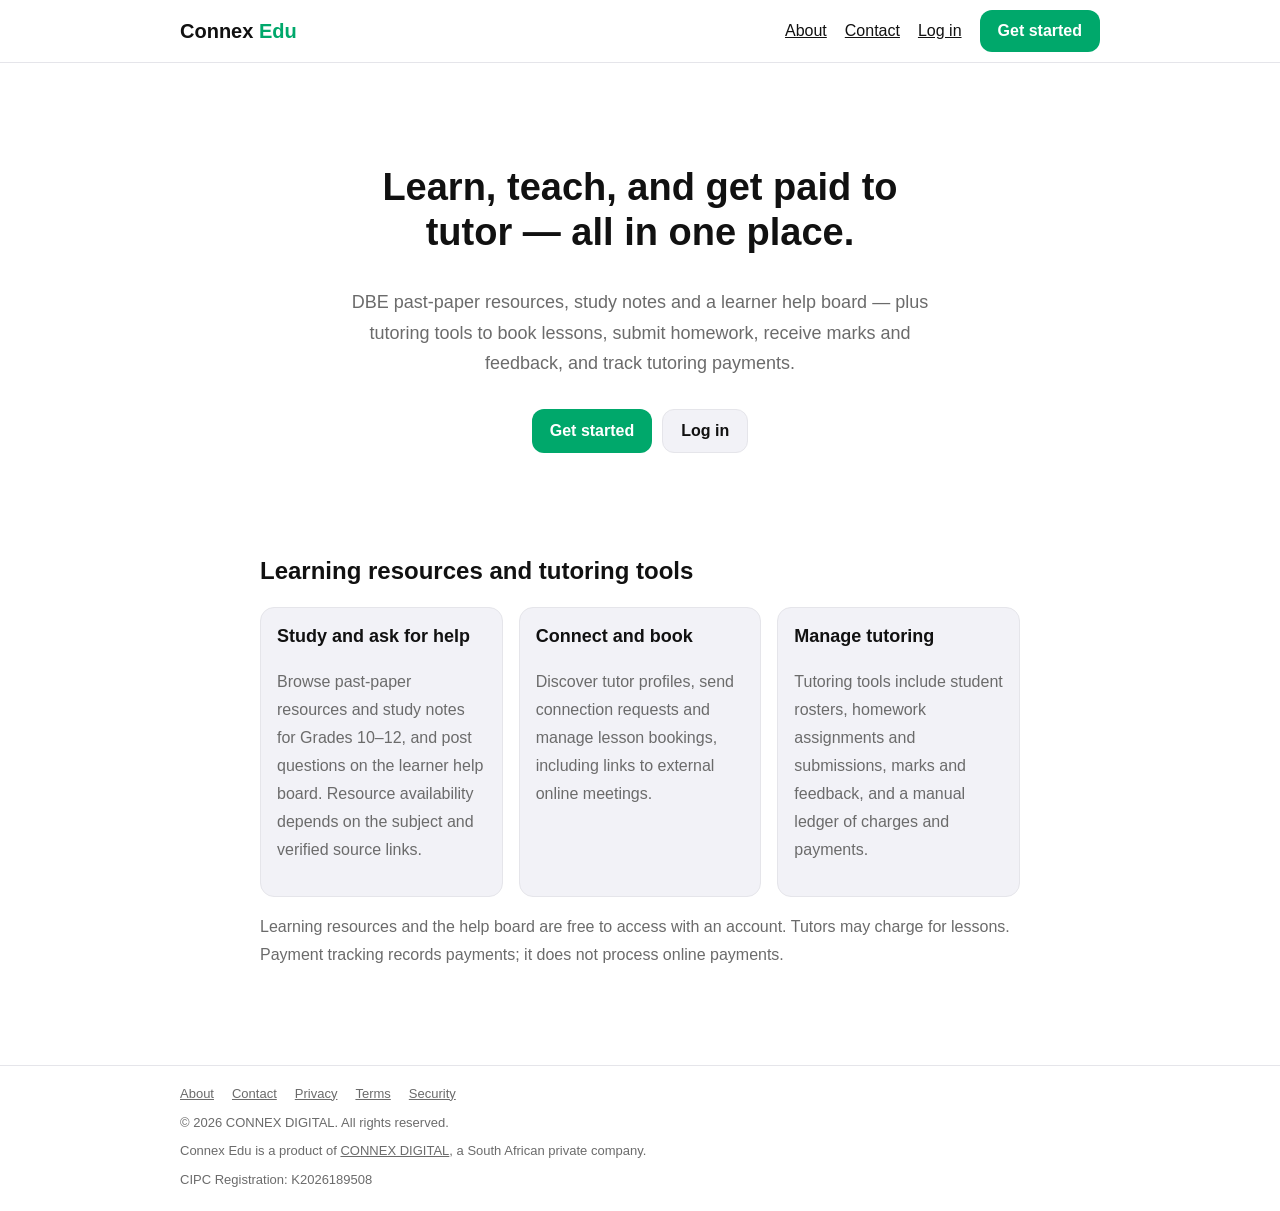
==== commit 5663fff8: "feat: publish CONNEX DIGITAL company identity and public SEO" ====
--- a/index.html
+++ b/index.html
@@ -1,15 +1,2 @@
 <!doctype html>
-<html lang="en">
-  <head>
-    <meta charset="UTF-8" />
-    <link rel="icon" type="image/svg+xml" href="/favicon.svg" />
-    <meta name="viewport" content="width=device-width, initial-scale=1.0" />
-    <title>Connex Edu</title>
-    <meta name="description" content="Connex Edu — free DBE past papers, study notes, and a paid tutoring platform: bookings, homework, and payments." />
-    <script type="module" crossorigin src="/assets/index-Bwcnch64.js"></script>
-    <link rel="stylesheet" crossorigin href="/assets/index-jSPK3s0I.css">
-  </head>
-  <body>
-    <div id="root"></div>
-  </body>
-</html>
+<html lang="en-ZA"><head><meta charSet="UTF-8"/><meta name="viewport" content="width=device-width, initial-scale=1.0"/><link rel="icon" type="image/svg+xml" href="/favicon.svg"/><title data-public-seo="true">Connex Edu | Learning &amp; Tutoring Platform by CONNEX DIGITAL</title><meta data-public-seo="true" name="description" content="Connex Edu brings study resources, tutor connections, lesson bookings, homework and payment tracking together for South African learners and tutors. Operated by CONNEX DIGITAL."/><meta data-public-seo="true" name="robots" content="index, follow"/><link data-public-seo="true" rel="canonical" href="https://connexsa.co.za/"/><meta data-public-seo="true" property="og:type" content="website"/><meta data-public-seo="true" property="og:site_name" content="CONNEX"/><meta data-public-seo="true" property="og:locale" content="en_ZA"/><meta data-public-seo="true" property="og:title" content="Connex Edu | Learning &amp; Tutoring Platform by CONNEX DIGITAL"/><meta data-public-seo="true" property="og:description" content="Connex Edu brings study resources, tutor connections, lesson bookings, homework and payment tracking together for South African learners and tutors. Operated by CONNEX DIGITAL."/><meta data-public-seo="true" property="og:url" content="https://connexsa.co.za/"/><meta data-public-seo="true" property="og:image" content="https://connexsa.co.za/connex-logo.svg"/><meta data-public-seo="true" property="og:image:alt" content="CONNEX logo"/><meta data-public-seo="true" name="twitter:card" content="summary"/><meta data-public-seo="true" name="twitter:title" content="Connex Edu | Learning &amp; Tutoring Platform by CONNEX DIGITAL"/><meta data-public-seo="true" name="twitter:description" content="Connex Edu brings study resources, tutor connections, lesson bookings, homework and payment tracking together for South African learners and tutors. Operated by CONNEX DIGITAL."/><script data-public-seo="true" type="application/ld+json">{"@context":"https://schema.org","@graph":[{"@type":"Organization","@id":"https://connexsa.co.za/#organization","name":"CONNEX DIGITAL","legalName":"CONNEX DIGITAL","url":"https://connexsa.co.za","email":"founder@connexsa.co.za","foundingDate":"2026-03-09","identifier":{"@type":"PropertyValue","propertyID":"CIPC registration number","value":"K2026189508"},"address":{"@type":"PostalAddress","addressCountry":"ZA"},"logo":"https://connexsa.co.za/connex-logo.svg","brand":{"@id":"https://connexsa.co.za/#brand"}},{"@type":"Brand","@id":"https://connexsa.co.za/#brand","name":"CONNEX"},{"@type":"WebApplication","@id":"https://connexsa.co.za/#connex-edu","name":"Connex Edu","url":"https://connexsa.co.za","applicationCategory":"EducationalApplication","operatingSystem":"Web browser","publisher":{"@id":"https://connexsa.co.za/#organization"},"description":"Connex Edu brings study resources, tutor connections, lesson bookings, homework and payment tracking together for South African learners and tutors. Operated by CONNEX DIGITAL."},{"@type":"WebSite","@id":"https://connexsa.co.za/#website","name":"Connex Edu","url":"https://connexsa.co.za","publisher":{"@id":"https://connexsa.co.za/#organization"},"about":{"@id":"https://connexsa.co.za/#connex-edu"}},{"@type":"WebPage","@id":"https://connexsa.co.za/#webpage","url":"https://connexsa.co.za/","name":"Connex Edu | Learning & Tutoring Platform by CONNEX DIGITAL","description":"Connex Edu brings study resources, tutor connections, lesson bookings, homework and payment tracking together for South African learners and tutors. Operated by CONNEX DIGITAL.","isPartOf":{"@id":"https://connexsa.co.za/#website"},"about":{"@id":"https://connexsa.co.za/#connex-edu"},"publisher":{"@id":"https://connexsa.co.za/#organization"}}]}</script><link rel="stylesheet" href="/assets/index-DKEYpRP7.css"/></head><body><div id="root"><div class="site-shell"><a class="skip-link" href="#main">Skip to content</a><header class="site-header"><div class="container header-inner"><a href="/" class="wordmark" aria-label="Connex Edu home">Connex <span>Edu</span></a><nav class="header-nav" aria-label="Main navigation"><a href="/about">About</a><a href="/contact">Contact</a><a href="/#/login">Log in</a><a href="/#/register" class="btn btn-primary">Get started</a></nav></div></header><main id="main" tabindex="-1"><section class="container landing-hero"><h1>Learn, teach, and get paid to tutor — all in one place.</h1><p class="secondary public-lead">DBE past-paper resources, study notes and a learner help board — plus tutoring tools to book lessons, submit homework, receive marks and feedback, and track tutoring payments.</p><div class="row" style="justify-content:center;margin-top:30px"><a href="/#/register" class="btn btn-primary">Get started</a><a href="/#/login" class="btn btn-secondary">Log in</a></div></section><section class="container public-content" aria-labelledby="learning-tools"><h2 id="learning-tools">Learning resources and tutoring tools</h2><div class="feature-grid"><div class="card"><h3>Study and ask for help</h3><p class="secondary">Browse past-paper resources and study notes for Grades 10–12, and post questions on the learner help board. Resource availability depends on the subject and verified source links.</p></div><div class="card"><h3>Connect and book</h3><p class="secondary">Discover tutor profiles, send connection requests and manage lesson bookings, including links to external online meetings.</p></div><div class="card"><h3>Manage tutoring</h3><p class="secondary">Tutoring tools include student rosters, homework assignments and submissions, marks and feedback, and a manual ledger of charges and payments.</p></div></div><p class="secondary">Learning resources and the help board are free to access with an account. Tutors may charge for lessons. Payment tracking records payments; it does not process online payments.</p></section></main><footer class="site-footer"><div class="container secondary"><nav class="footer-links" aria-label="Company and policies"><a href="/about">About</a><a href="/contact">Contact</a><a href="/privacy">Privacy</a><a href="/terms">Terms</a><a href="/security">Security</a></nav><p>© 2026 CONNEX DIGITAL. All rights reserved.</p><p>Connex Edu is a product of <a href="/about">CONNEX DIGITAL</a>, a South African private company.</p><p>CIPC Registration: K2026189508</p></div></footer></div></div><script type="module" crossorigin="anonymous" src="/assets/index-x2j_PAFM.js"></script></body></html>
--- a/assets/index-DKEYpRP7.css
+++ b/assets/index-DKEYpRP7.css
@@ -0,0 +1 @@
+:root{--lightningcss-light:initial;--lightningcss-dark: ;color-scheme:light dark;--bg:#fff;--surface:#f2f2f7;--surface2:#e5e5ea;--text:#111;--text-secondary:#6b6b6b;--text-muted:#8e8e93;--border:#e5e5ea;--accent:#00a86b;--danger:#e74c3c;--warning:#e67e22;font-family:-apple-system,BlinkMacSystemFont,Segoe UI,Roboto,sans-serif}@media (prefers-color-scheme:dark){:root{--lightningcss-light: ;--lightningcss-dark:initial;--bg:#111;--surface:#1c1c1e;--surface2:#2c2c2e;--text:#fff;--text-secondary:#8e8e93;--text-muted:#6c6c6e;--border:#2c2c2e}}*{box-sizing:border-box}body{background:var(--bg);color:var(--text);margin:0}a{color:inherit}button,input,textarea,select{font-family:inherit;font-size:15px}.container{max-width:960px;margin:0 auto;padding:0 20px}.card{background:var(--surface);border:1px solid var(--border);border-radius:14px;padding:16px}.btn{cursor:pointer;border:none;border-radius:12px;justify-content:center;align-items:center;gap:8px;padding:12px 18px;font-weight:800;display:inline-flex}.btn-primary{background:var(--accent);color:#fff}.btn-secondary{background:var(--surface);color:var(--text);border:1px solid var(--border)}.btn:disabled{opacity:.6;cursor:not-allowed}.btn{text-decoration:none}.input{border:1px solid var(--border);background:var(--bg);width:100%;color:var(--text);border-radius:10px;padding:12px 13px}.chip{border:1px solid var(--border);color:var(--text-secondary);cursor:pointer;background:0 0;border-radius:15px;align-items:center;padding:8px 13px;font-weight:800;display:inline-flex}.chip.active{background:var(--accent);border-color:var(--accent);color:#fff}.label{color:var(--text-secondary);margin:18px 0 8px;font-weight:800;display:block}.row{flex-wrap:wrap;gap:10px;display:flex}.center{text-align:center}.muted{color:var(--text-muted)}.secondary{color:var(--text-secondary)}.site-shell{flex-direction:column;min-height:100vh;display:flex}.site-shell>main{flex:1}.site-header{border-bottom:1px solid var(--border);background:var(--bg);z-index:10;position:sticky;top:0}.header-inner{justify-content:space-between;align-items:center;gap:16px;min-height:60px;padding-top:10px;padding-bottom:10px;display:flex}.wordmark{white-space:nowrap;font-size:20px;font-weight:900;text-decoration:none}.wordmark span{color:var(--accent)}.header-nav,.footer-links{flex-wrap:wrap;align-items:center;gap:18px;display:flex}.site-footer{border-top:1px solid var(--border);margin-top:40px;padding:20px 0;font-size:13px}.site-footer p{margin:8px 0 0;line-height:1.6}.site-footer .footer-links{margin-bottom:12px}.public-content{overflow-wrap:anywhere;max-width:800px;padding-top:40px;padding-bottom:40px;line-height:1.75}.public-content h1{font-size:32px;font-weight:900;line-height:1.25}.public-content h2{margin-top:32px;line-height:1.35}.public-content h3{line-height:1.4}.public-lead{font-size:17px;line-height:1.7}.landing-hero{text-align:center;max-width:640px;padding-top:70px;padding-bottom:30px}.landing-hero h1{font-size:38px;font-weight:900;line-height:1.2}.landing-hero .public-lead{font-size:18px}.feature-grid{grid-template-columns:repeat(3,minmax(0,1fr));gap:16px;display:grid}.feature-grid h3{margin-top:0;font-size:18px}.company-information{border:1px solid var(--border);background:var(--surface);border-radius:14px;grid-template-columns:minmax(130px,1fr) minmax(0,2fr);gap:10px 20px;padding:20px;display:grid}.company-information dt{font-weight:700}.company-information dd{margin:0}.contact-email{color:var(--accent);font-weight:700}.contact-form{gap:16px;max-width:600px;display:grid}.contact-form label{gap:6px;font-weight:700;display:grid}.contact-form button{justify-self:start}.legal-summary{background:var(--surface);border-radius:14px;padding:16px}.legal-summary__title{font-weight:800}:focus-visible{outline:3px solid var(--accent);outline-offset:4px}.skip-link{z-index:100;background:var(--bg);color:var(--text);padding:12px;position:fixed;top:-100px;left:12px}.skip-link:focus{top:12px}@media (width<=640px){.header-inner{flex-direction:column;align-items:flex-start;gap:10px}.header-nav{gap:14px;width:100%;font-size:14px}.header-nav .btn{padding:9px 12px}.feature-grid{grid-template-columns:1fr}.company-information{grid-template-columns:1fr;gap:4px}.company-information dd{margin-bottom:12px}.company-information dd:last-child{margin-bottom:0}.landing-hero{padding-top:40px}.landing-hero h1{font-size:30px}}
